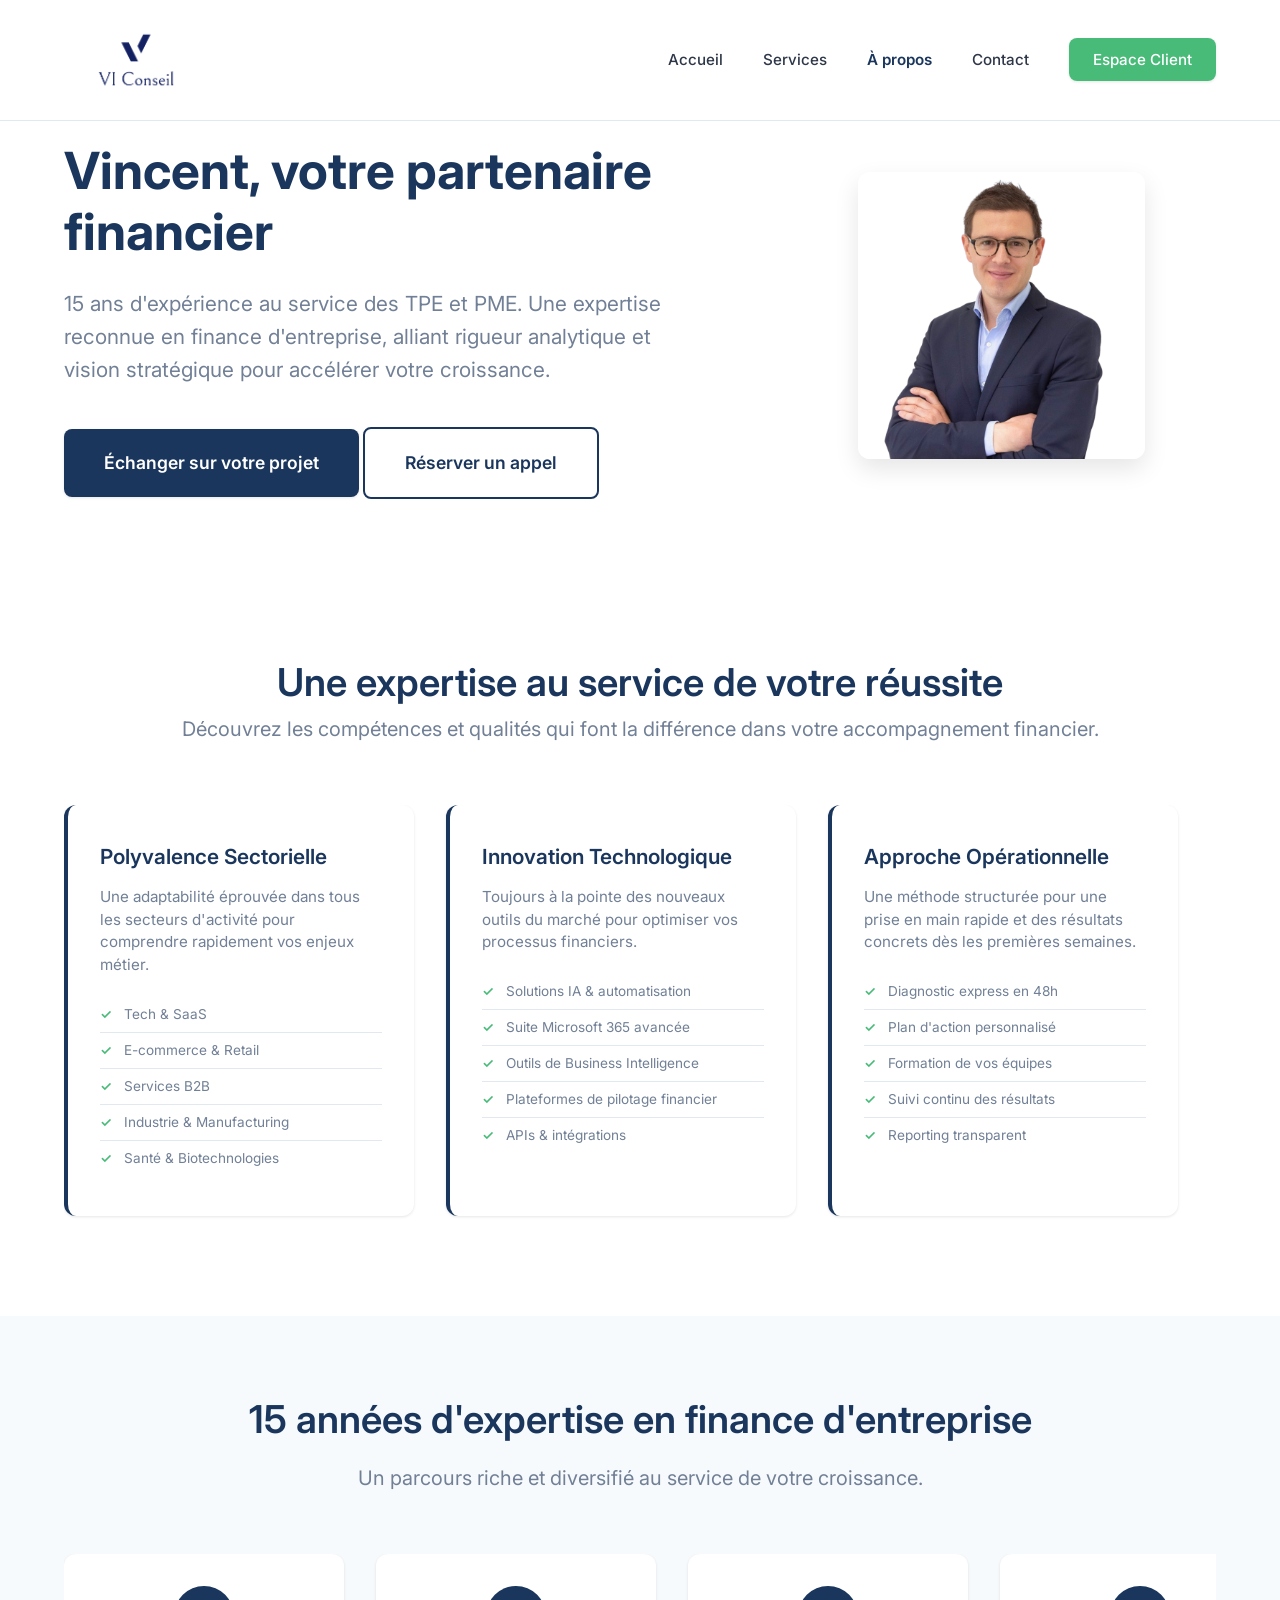
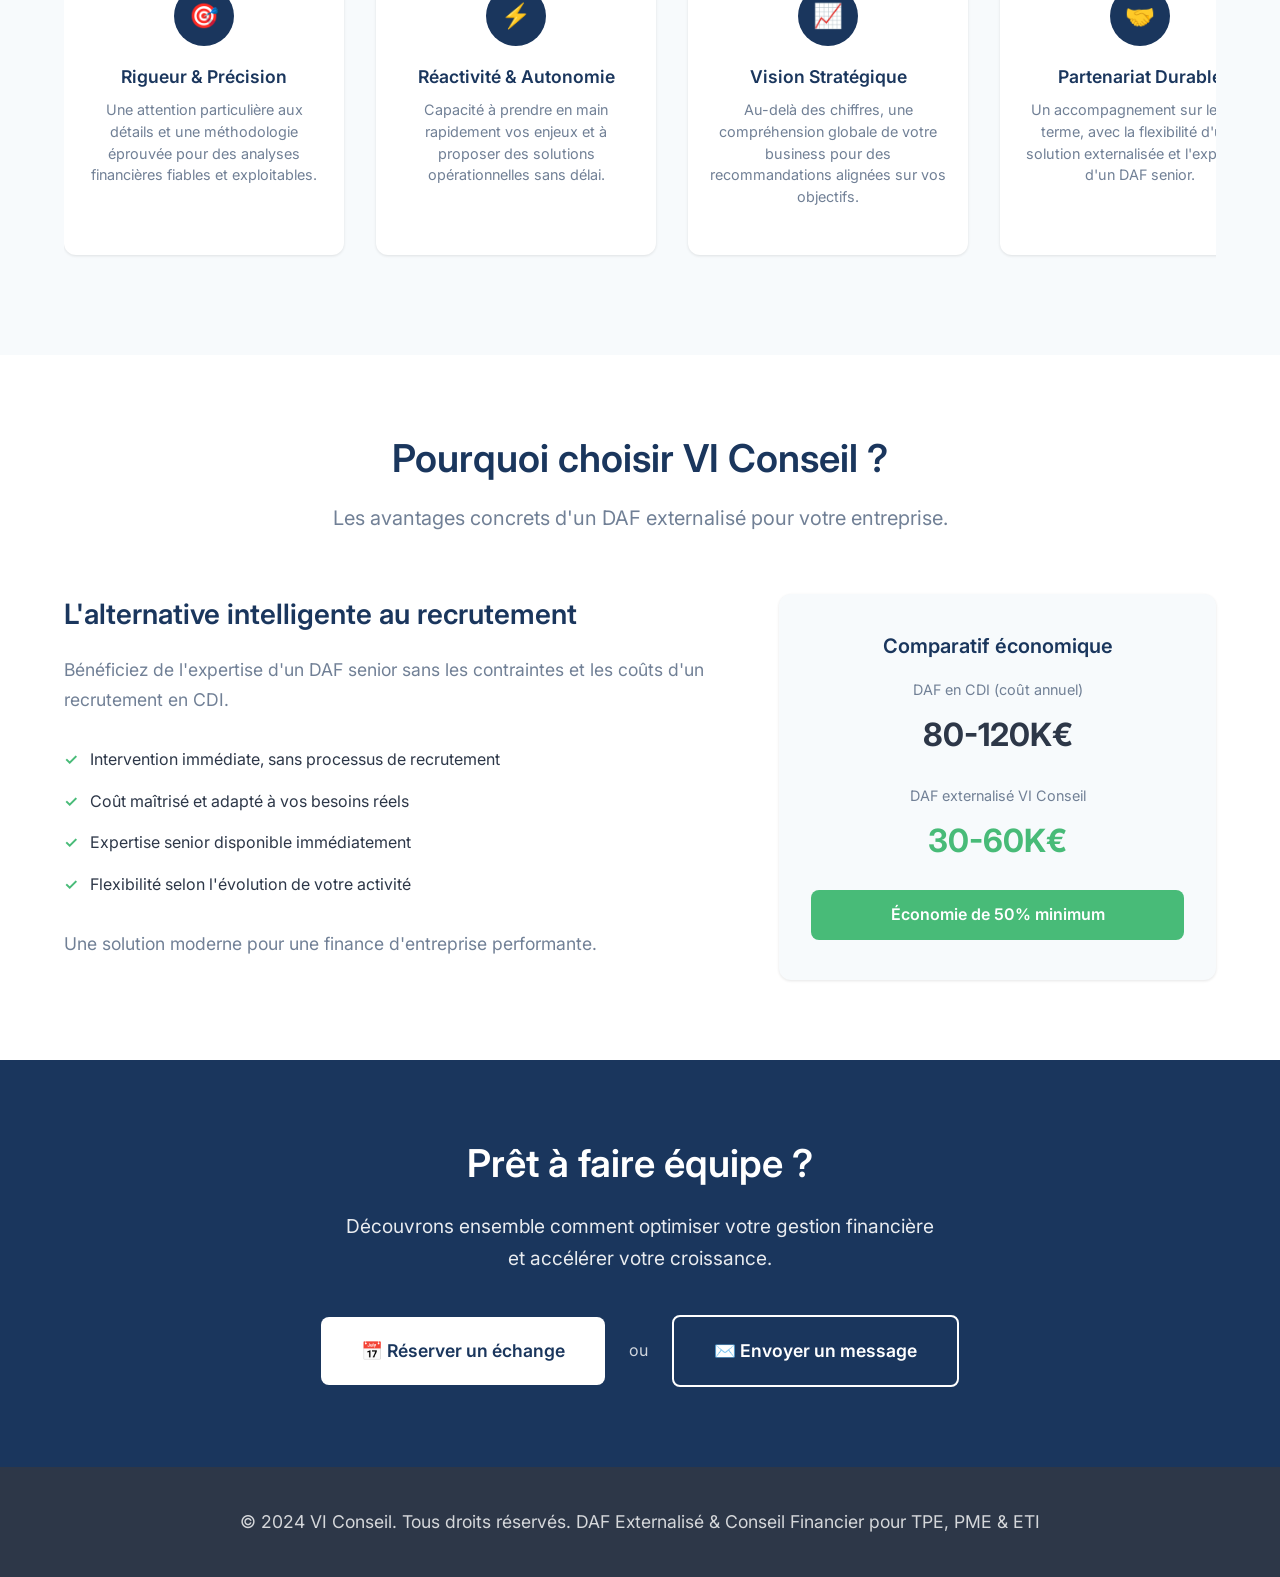
==== apropos.html @ 48f3dc6e "Update apropos.html" ====
<!DOCTYPE html>
<html lang="fr">
<head>
    <meta charset="UTF-8">
    <meta name="viewport" content="width=device-width, initial-scale=1.0">
    <title>VI Conseil - À propos de Vincent, DAF Externalisé</title>
    <meta name="description" content="Découvrez le parcours de Vincent, DAF externalisé avec 15 ans d'expérience. Expertise en finance d'entreprise, levée de fonds et contrôle de gestion.">
    <link rel="icon" type="image/png" href="favicon.png">
    <link rel="apple-touch-icon" href="favicon.png">
    <link rel="stylesheet" href="aneto-style.css">
    
    <!-- Google Tag Manager -->
    <script>(function(w,d,s,l,i){w[l]=w[l]||[];w[l].push({'gtm.start':
    new Date().getTime(),event:'gtm.js'});var f=d.getElementsByTagName(s)[0],
    j=d.createElement(s),dl=l!='dataLayer'?'&l='+l:'';j.async=true;j.src=
    'https://www.googletagmanager.com/gtm.js?id='+i+dl;f.parentNode.insertBefore(j,f);
    })(window,document,'script','dataLayer','GTM-MMFTSTSP');</script>
    <!-- End Google Tag Manager -->
    
    <!-- Person Schema -->
    <script type="application/ld+json">
    {
        "@context": "https://schema.org",
        "@type": "Person",
        "name": "Vincent Izquierdo",
        "jobTitle": "DAF Externalisé - Directeur Administratif et Financier",
        "description": "Expert en finance d'entreprise avec plus de 15 ans d'expérience. Spécialisé dans l'accompagnement des TPE/PME pour leur pilotage financier et levée de fonds.",
        "url": "https://www.viconseil.com/apropos.html",
        "image": "C:\Users\vizqu\OneDrive - VIconseil\CLAUDE Code\SITE WEB VI conseil",
        "worksFor": {
            "@type": "Organization",
            "name": "VI Conseil",
            "url": "https://www.viconseil.com"
        },
        "hasOccupation": {
            "@type": "Occupation",
            "name": "DAF Externalisé",
            "occupationLocation": {
                "@type": "Country",
                "name": "France"
            },
            "estimatedSalary": {
                "@type": "MonetaryAmountDistribution",
                "currency": "EUR",
                "duration": "P1Y",
                "percentile10": "30000",
                "percentile90": "60000"
            },
            "skills": [
                "Pilotage financier",
                "Levée de fonds",
                "Contrôle de gestion", 
                "Business plan",
                "Valorisation d'entreprise",
                "Due diligence",
                "Reporting financier",
                "Budgets prévisionnels",
                "Tableaux de bord",
                "Conformité réglementaire"
            ],
            "mainEntityOfPage": {
                "@type": "WebPage",
                "@id": "https://www.viconseil.com/apropos.html"
            }
        },
        "knowsAbout": [
            "Finance d'entreprise",
            "Gestion financière TPE/PME",
            "Levée de fonds", 
            "Contrôle de gestion",
            "Business intelligence",
            "Microsoft 365",
            "Power BI",
            "Automatisation financière"
        ],
        "alumniOf": {
            "@type": "EducationalOrganization",
            "name": "Formation supérieure en Finance"
        },
        "awards": [
            "15+ années d'expérience",
            "5+ entreprises accompagnées",
            "€5M+ de financements levés"
        ],
        "serviceArea": {
            "@type": "Country", 
            "name": "France"
        }
    }
    </script>
</head>
<body>
    <!-- Google Tag Manager (noscript) -->
    <noscript><iframe src="https://www.googletagmanager.com/ns.html?id=GTM-MMFTSTSP"
    height="0" width="0" style="display:none;visibility:hidden"></iframe></noscript>
    <!-- End Google Tag Manager (noscript) -->
    <!-- Header -->
    <header>
        <nav class="container">
            <a href="index.html" class="logo">
                <img src="LOGO/PNG Logo Files/Transparent Logo.png" alt="VI Conseil" style="height: 120px; width: auto;">
            </a>
            <ul class="nav-links">
                <li><a href="index.html">Accueil</a></li>
                <li><a href="services.html">Services</a></li>
                <li><a href="apropos.html" class="active">À propos</a></li>
                <li><a href="contact.html">Contact</a></li>
                <li><a href="client-login.html" class="client-login-btn">Espace Client</a></li>
            </ul>
            <button class="mobile-menu" onclick="toggleMobileMenu()">☰</button>
        </nav>
    </header>

    <!-- Hero Section -->
    <section class="hero" style="padding: 140px 0 80px;">
        <div class="container">
            <div class="hero-content">
                <div class="hero-text">
                    <h1>Vincent, votre partenaire financier</h1>
                    <p class="lead">15 ans d'expérience au service des TPE et PME. Une expertise reconnue en finance d'entreprise, alliant rigueur analytique et vision stratégique pour accélérer votre croissance.</p>
                    <div class="hero-buttons">
                        <a href="contact.html" class="btn btn-primary btn-large">
                            Échanger sur votre projet
                        </a>
                        <a href="https://calendly.com/viconseil" target="_blank" class="btn btn-outline btn-large">
                            Réserver un appel
                        </a>
                    </div>
                </div>
                <div class="hero-image">
                    <img src="vincent-photo.jpg" alt="Vincent - DAF externalisé VI Conseil" />
                </div>
            </div>
        </div>
    </section>

    <!-- Expertise Section -->
    <section class="section">
        <div class="container">
            <div class="text-center" style="margin-bottom: 60px;">
                <h2>Une expertise au service de votre réussite</h2>
                <p class="text-large">Découvrez les compétences et qualités qui font la différence dans votre accompagnement financier.</p>
            </div>

            <div class="services-grid">
                <div class="service-card">
                    <h3>Polyvalence Sectorielle</h3>
                    <p>Une adaptabilité éprouvée dans tous les secteurs d'activité pour comprendre rapidement vos enjeux métier.</p>
                    <ul class="service-list">
                        <li>Tech & SaaS</li>
                        <li>E-commerce & Retail</li>
                        <li>Services B2B</li>
                        <li>Industrie & Manufacturing</li>
                        <li>Santé & Biotechnologies</li>
                    </ul>
                </div>

                <div class="service-card">
                    <h3>Innovation Technologique</h3>
                    <p>Toujours à la pointe des nouveaux outils du marché pour optimiser vos processus financiers.</p>
                    <ul class="service-list">
                        <li>Solutions IA & automatisation</li>
                        <li>Suite Microsoft 365 avancée</li>
                        <li>Outils de Business Intelligence</li>
                        <li>Plateformes de pilotage financier</li>
                        <li>APIs & intégrations</li>
                    </ul>
                </div>

                <div class="service-card">
                    <h3>Approche Opérationnelle</h3>
                    <p>Une méthode structurée pour une prise en main rapide et des résultats concrets dès les premières semaines.</p>
                    <ul class="service-list">
                        <li>Diagnostic express en 48h</li>
                        <li>Plan d'action personnalisé</li>
                        <li>Formation de vos équipes</li>
                        <li>Suivi continu des résultats</li>
                        <li>Reporting transparent</li>
                    </ul>
                </div>
            </div>
        </div>
    </section>

    <!-- Experience Section -->
    <section class="section values-section">
        <div class="container">
            <div class="text-center">
                <h2>15 années d'expertise en finance d'entreprise</h2>
                <p class="text-large">Un parcours riche et diversifié au service de votre croissance.</p>
            </div>

            <div class="values-grid">
                <div class="value-card">
                    <div class="value-icon">🎯</div>
                    <h3>Rigueur & Précision</h3>
                    <p>Une attention particulière aux détails et une méthodologie éprouvée pour des analyses financières fiables et exploitables.</p>
                </div>

                <div class="value-card">
                    <div class="value-icon">⚡</div>
                    <h3>Réactivité & Autonomie</h3>
                    <p>Capacité à prendre en main rapidement vos enjeux et à proposer des solutions opérationnelles sans délai.</p>
                </div>

                <div class="value-card">
                    <div class="value-icon">📈</div>
                    <h3>Vision Stratégique</h3>
                    <p>Au-delà des chiffres, une compréhension globale de votre business pour des recommandations alignées sur vos objectifs.</p>
                </div>

                <div class="value-card">
                    <div class="value-icon">🤝</div>
                    <h3>Partenariat Durable</h3>
                    <p>Un accompagnement sur le long terme, avec la flexibilité d'une solution externalisée et l'expertise d'un DAF senior.</p>
                </div>
            </div>
        </div>
    </section>

    <!-- Why Choose Section -->
    <section class="section">
        <div class="container">
            <div class="text-center" style="margin-bottom: 60px;">
                <h2>Pourquoi choisir VI Conseil ?</h2>
                <p class="text-large">Les avantages concrets d'un DAF externalisé pour votre entreprise.</p>
            </div>

            <div class="hero-content" style="gap: 60px;">
                <div>
                    <h3 style="color: var(--primary-color); margin-bottom: 24px;">L'alternative intelligente au recrutement</h3>
                    <p style="margin-bottom: 20px;">Bénéficiez de l'expertise d'un DAF senior sans les contraintes et les coûts d'un recrutement en CDI.</p>
                    
                    <div style="margin: 32px 0;">
                        <div style="display: flex; align-items: center; margin-bottom: 16px;">
                            <span style="color: var(--accent-color); font-weight: 600; margin-right: 12px;">✓</span>
                            <span>Intervention immédiate, sans processus de recrutement</span>
                        </div>
                        <div style="display: flex; align-items: center; margin-bottom: 16px;">
                            <span style="color: var(--accent-color); font-weight: 600; margin-right: 12px;">✓</span>
                            <span>Coût maîtrisé et adapté à vos besoins réels</span>
                        </div>
                        <div style="display: flex; align-items: center; margin-bottom: 16px;">
                            <span style="color: var(--accent-color); font-weight: 600; margin-right: 12px;">✓</span>
                            <span>Expertise senior disponible immédiatement</span>
                        </div>
                        <div style="display: flex; align-items: center; margin-bottom: 16px;">
                            <span style="color: var(--accent-color); font-weight: 600; margin-right: 12px;">✓</span>
                            <span>Flexibilité selon l'évolution de votre activité</span>
                        </div>
                    </div>

                    <p style="color: var(--text-secondary);">Une solution moderne pour une finance d'entreprise performante.</p>
                </div>
                <div style="text-align: center;">
                    <div style="background: var(--background-light); padding: 40px 32px; border-radius: 12px; box-shadow: var(--shadow-sm);">
                        <h4 style="color: var(--primary-color); margin-bottom: 20px;">Comparatif économique</h4>
                        <div style="margin-bottom: 24px;">
                            <div style="font-size: 0.9rem; color: var(--text-secondary); margin-bottom: 8px;">DAF en CDI (coût annuel)</div>
                            <div style="font-size: 2rem; font-weight: 700; color: var(--text-primary);">80-120K€</div>
                        </div>
                        <div style="margin-bottom: 24px;">
                            <div style="font-size: 0.9rem; color: var(--text-secondary); margin-bottom: 8px;">DAF externalisé VI Conseil</div>
                            <div style="font-size: 2rem; font-weight: 700; color: var(--accent-color);">30-60K€</div>
                        </div>
                        <div style="background: var(--accent-color); color: white; padding: 12px; border-radius: 8px; font-weight: 600;">
                            Économie de 50% minimum
                        </div>
                    </div>
                </div>
            </div>
        </div>
    </section>

    <!-- CTA Section -->
    <section class="section cta-section">
        <div class="container">
            <h2>Prêt à faire équipe ?</h2>
            <p>Découvrons ensemble comment optimiser votre gestion financière et accélérer votre croissance.</p>
            
            <div class="cta-buttons">
                <a href="https://calendly.com/viconseil" target="_blank" class="btn btn-white btn-large">
                    📅 Réserver un échange
                </a>
                <span style="color: rgba(255,255,255,0.8);">ou</span>
                <a href="contact.html" class="btn btn-outline btn-large" style="border-color: white; color: white;">
                    ✉️ Envoyer un message
                </a>
            </div>
        </div>
    </section>

    <!-- Footer -->
    <footer>
        <div class="container">
            <p>&copy; 2024 VI Conseil. Tous droits réservés. DAF Externalisé & Conseil Financier pour TPE, PME & ETI</p>
        </div>
    </footer>

    <!-- Scripts -->
    <script src="../environment-banner.js"></script>
    <script>
        // Mobile menu toggle
        function toggleMobileMenu() {
            const navLinks = document.querySelector('.nav-links');
            navLinks.classList.toggle('active');
        }

        // Simple fade-in animation on scroll
        const observerOptions = {
            threshold: 0.1,
            rootMargin: '0px 0px -50px 0px'
        };

        const observer = new IntersectionObserver((entries) => {
            entries.forEach(entry => {
                if (entry.isIntersecting) {
                    entry.target.classList.add('fade-in-up');
                }
            });
        }, observerOptions);

        // Observe elements for animation
        document.addEventListener('DOMContentLoaded', () => {
            const elementsToAnimate = document.querySelectorAll('.service-card, .value-card');
            elementsToAnimate.forEach(el => observer.observe(el));
        });
    </script>
</body>
</html>
---- aneto-style.css ----
/* VI CONSEIL - STYLE ANETO INSPIRED
   Design épuré, moderne et professionnel */

/* ========== IMPORTS ========== */
@import url('https://fonts.googleapis.com/css2?family=Inter:wght@300;400;500;600;700;800&display=swap');

/* ========== RESET & BASE ========== */
* {
    margin: 0;
    padding: 0;
    box-sizing: border-box;
}

html {
    scroll-behavior: smooth;
    font-size: 16px;
}

body {
    font-family: 'Inter', -apple-system, BlinkMacSystemFont, 'Segoe UI', sans-serif;
    line-height: 1.6;
    color: #2d3748;
    background-color: #ffffff;
    overflow-x: hidden;
    font-weight: 400;
    -webkit-font-smoothing: antialiased;
    -moz-osx-font-smoothing: grayscale;
}

/* ========== VARIABLES ========== */
:root {
    --primary-color: #1a365d;
    --secondary-color: #2d3748;
    --accent-color: #48bb78;
    --text-primary: #2d3748;
    --text-secondary: #718096;
    --text-light: #a0aec0;
    --background: #ffffff;
    --background-light: #f7fafc;
    --border-color: #e2e8f0;
    --shadow-sm: 0 1px 3px rgba(0, 0, 0, 0.1);
    --shadow-md: 0 4px 6px rgba(0, 0, 0, 0.1);
    --shadow-lg: 0 10px 25px rgba(0, 0, 0, 0.1);
    --border-radius: 8px;
    --border-radius-lg: 12px;
    --transition: all 0.3s ease;
}

/* ========== LAYOUT ========== */
.container {
    max-width: 1200px;
    margin: 0 auto;
    padding: 0 24px;
}

.section {
    padding: 80px 0;
}

.section-sm {
    padding: 60px 0;
}

.section-lg {
    padding: 120px 0;
}

/* ========== TYPOGRAPHY ========== */
h1, h2, h3, h4, h5, h6 {
    color: var(--primary-color);
    font-weight: 600;
    line-height: 1.2;
    margin-bottom: 16px;
}

h1 {
    font-size: clamp(2.5rem, 4vw, 3.5rem);
    font-weight: 700;
    margin-bottom: 24px;
}

h2 {
    font-size: clamp(2rem, 3vw, 2.5rem);
    font-weight: 600;
    margin-bottom: 20px;
}

h3 {
    font-size: clamp(1.5rem, 2.5vw, 1.75rem);
    font-weight: 600;
}

h4 {
    font-size: 1.25rem;
    font-weight: 600;
}

p {
    color: var(--text-secondary);
    line-height: 1.7;
    margin-bottom: 16px;
    font-size: 1.1rem;
}

.text-large {
    font-size: 1.25rem;
    line-height: 1.6;
}

.text-center {
    text-align: center;
}

.text-primary {
    color: var(--primary-color);
}

.text-accent {
    color: var(--accent-color);
}

/* ========== HEADER ========== */
header {
    position: fixed;
    top: 0;
    left: 0;
    right: 0;
    background: rgba(255, 255, 255, 0.95);
    backdrop-filter: blur(10px);
    border-bottom: 1px solid var(--border-color);
    z-index: 1000;
    transition: var(--transition);
}

nav {
    display: flex;
    justify-content: space-between;
    align-items: center;
    padding: 20px 0;
}

.logo {
    font-size: 1.75rem;
    font-weight: 700;
    color: var(--primary-color);
    text-decoration: none;
    display: flex;
    align-items: center;
    gap: 12px;
}

.logo-icon {
    background: var(--primary-color);
    color: white;
    padding: 8px 12px;
    border-radius: var(--border-radius);
    font-size: 1rem;
    font-weight: 700;
}

.nav-links {
    display: flex;
    list-style: none;
    gap: 40px;
    align-items: center;
}

.nav-links a {
    color: var(--text-primary);
    text-decoration: none;
    font-weight: 500;
    font-size: 0.95rem;
    transition: var(--transition);
    position: relative;
}

.nav-links a:hover {
    color: var(--primary-color);
}

.nav-links a.active {
    color: var(--primary-color);
    font-weight: 600;
}

.client-login-btn {
    background: var(--accent-color);
    color: white !important;
    padding: 12px 24px;
    border-radius: var(--border-radius);
    font-weight: 600;
    text-decoration: none;
    transition: var(--transition);
    box-shadow: var(--shadow-sm);
}

.client-login-btn:hover {
    background: #38a169;
    transform: translateY(-2px);
    box-shadow: var(--shadow-md);
}

/* ========== HERO SECTION ========== */
.hero {
    padding: 140px 0 100px;
    background: var(--background);
}

.hero-content {
    display: grid;
    grid-template-columns: 1.2fr 0.8fr;
    gap: 80px;
    align-items: center;
}

.hero-text h1 {
    color: var(--primary-color);
    margin-bottom: 24px;
}

.hero-text .lead {
    font-size: 1.3rem;
    color: var(--text-secondary);
    line-height: 1.6;
    margin-bottom: 40px;
    font-weight: 400;
}

.hero-stats {
    display: flex;
    gap: 40px;
    margin-bottom: 40px;
}

.stat {
    text-align: left;
}

.stat-number {
    font-size: 2rem;
    font-weight: 700;
    color: var(--primary-color);
    display: block;
    line-height: 1;
}

.stat-label {
    font-size: 0.9rem;
    color: var(--text-light);
    text-transform: uppercase;
    letter-spacing: 0.5px;
    margin-top: 4px;
}

.hero-image {
    text-align: center;
}

.hero-image img {
    max-width: 67%;
    height: auto;
    border-radius: var(--border-radius-lg);
    box-shadow: var(--shadow-lg);
}

/* ========== BUTTONS ========== */
.btn {
    display: inline-block;
    padding: 16px 32px;
    font-size: 1rem;
    font-weight: 600;
    text-decoration: none;
    border-radius: var(--border-radius);
    transition: var(--transition);
    border: none;
    cursor: pointer;
}

.btn-primary {
    background: var(--primary-color);
    color: white;
    box-shadow: var(--shadow-sm);
}

.btn-primary:hover {
    background: #2c5282;
    transform: translateY(-2px);
    box-shadow: var(--shadow-md);
}

.btn-outline {
    background: transparent;
    color: var(--primary-color);
    border: 2px solid var(--primary-color);
}

.btn-outline:hover {
    background: var(--primary-color);
    color: white;
}

.btn-large {
    padding: 20px 40px;
    font-size: 1.1rem;
}

/* ========== SECTIONS ========== */
.values-section {
    background: var(--background-light);
}

.values-grid {
    display: flex;
    overflow-x: auto;
    scroll-snap-type: x mandatory;
    gap: 32px;
    margin-top: 60px;
    padding-bottom: 20px;
    -webkit-overflow-scrolling: touch;
    scrollbar-width: thin;
    scrollbar-color: var(--primary-color) #f1f1f1;
}

.value-card {
    text-align: center;
    padding: 32px 20px;
    background: white;
    border-radius: var(--border-radius-lg);
    box-shadow: var(--shadow-sm);
    transition: var(--transition);
    min-width: 280px;
    flex: 0 0 280px;
    scroll-snap-align: start;
}

.value-card:hover {
    transform: translateY(-4px);
    box-shadow: var(--shadow-md);
}

.value-icon {
    width: 60px;
    height: 60px;
    background: var(--primary-color);
    color: white;
    border-radius: 50%;
    display: flex;
    align-items: center;
    justify-content: center;
    font-size: 1.5rem;
    margin: 0 auto 20px;
}

.value-card h3 {
    color: var(--primary-color);
    margin-bottom: 12px;
    font-size: 1.1rem;
    font-weight: 600;
}

.value-card p {
    color: var(--text-secondary);
    line-height: 1.5;
    font-size: 0.9rem;
}

/* Styles pour la barre de défilement des values */
.values-grid::-webkit-scrollbar {
    height: 12px;
}

.values-grid::-webkit-scrollbar-track {
    background: #f1f1f1;
    border-radius: 4px;
}

.values-grid::-webkit-scrollbar-thumb {
    background-color: var(--primary-color);
    border-radius: 4px;
    transition: background-color 0.3s ease;
}

.values-grid::-webkit-scrollbar-thumb:hover {
    background-color: #2563eb;
}

/* ========== SERVICES SECTION ========== */
/* Réduction des marges pour la section services */
.section:has(.services-grid) .text-center h2 {
    margin-bottom: 8px;
}

.section:has(.services-grid) .text-center .text-large {
    margin-bottom: 8px;
}

.services-grid {
    display: flex;
    overflow-x: auto;
    scroll-snap-type: x mandatory;
    gap: 32px;
    margin-top: 24px;
    padding-bottom: 20px;
    -webkit-overflow-scrolling: touch;
    scrollbar-width: thin;
    scrollbar-color: var(--primary-color) #f1f1f1;
}

.service-card {
    background: white;
    padding: 40px 32px;
    border-radius: var(--border-radius-lg);
    box-shadow: var(--shadow-sm);
    transition: var(--transition);
    border-left: 4px solid var(--primary-color);
    display: flex;
    flex-direction: column;
    min-width: 350px;
    flex: 0 0 350px;
    scroll-snap-align: start;
}

.service-card:hover {
    transform: translateY(-4px);
    box-shadow: var(--shadow-md);
}

.service-card h3 {
    color: var(--primary-color);
    margin-bottom: 16px;
    font-size: 1.3rem;
    font-weight: 600;
}

.service-card p {
    color: var(--text-secondary);
    margin-bottom: 20px;
    font-size: 0.95rem;
    line-height: 1.5;
}

/* Styles pour la barre de défilement des services */
.services-grid::-webkit-scrollbar {
    height: 12px;
}

.services-grid::-webkit-scrollbar-track {
    background: #f1f1f1;
    border-radius: 4px;
}

.services-grid::-webkit-scrollbar-thumb {
    background-color: var(--primary-color);
    border-radius: 4px;
    transition: background-color 0.3s ease;
}

.services-grid::-webkit-scrollbar-thumb:hover {
    background-color: #2563eb;
}

.service-list {
    list-style: none;
}

.service-list li {
    color: var(--text-secondary);
    padding: 8px 0;
    border-bottom: 1px solid var(--border-color);
    position: relative;
    padding-left: 24px;
    font-size: 0.85rem;
    line-height: 1.4;
}

.service-list li:last-child {
    border-bottom: none;
}

.service-list li::before {
    content: '✓';
    position: absolute;
    left: 0;
    color: var(--accent-color);
    font-weight: 600;
}

/* ========== TESTIMONIAL ========== */
.testimonial {
    background: var(--background-light);
    text-align: center;
}

.testimonial-content {
    max-width: 800px;
    margin: 0 auto;
}

.testimonial-quote {
    font-size: 1.2rem;
    font-style: italic;
    color: var(--text-primary);
    line-height: 1.6;
    margin-bottom: 32px;
    font-weight: 400;
}

.testimonial-author {
    color: var(--text-secondary);
    font-weight: 600;
}

/* ========== CTA SECTION ========== */
.cta-section {
    background: var(--primary-color);
    color: white;
    text-align: center;
}

.cta-section h2 {
    color: white;
    margin-bottom: 24px;
}

.cta-section p {
    color: rgba(255, 255, 255, 0.9);
    font-size: 1.2rem;
    margin-bottom: 40px;
    max-width: 600px;
    margin-left: auto;
    margin-right: auto;
}

.cta-buttons {
    display: flex;
    gap: 24px;
    justify-content: center;
    align-items: center;
    flex-wrap: wrap;
}

.btn-white {
    background: white;
    color: var(--primary-color);
}

.btn-white:hover {
    background: var(--background-light);
    transform: translateY(-2px);
}

/* ========== FOOTER ========== */
footer {
    background: var(--text-primary);
    color: white;
    text-align: center;
    padding: 40px 0;
}

footer p {
    color: rgba(255, 255, 255, 0.8);
    margin: 0;
}

/* ========== MOBILE RESPONSIVENESS ========== */
.mobile-menu {
    display: none;
    background: none;
    border: none;
    font-size: 1.5rem;
    color: var(--primary-color);
    cursor: pointer;
}


@media (max-width: 768px) {
    .container {
        padding: 0 20px;
    }
    
    .nav-links {
        display: none;
        position: absolute;
        top: 100%;
        left: 0;
        right: 0;
        background: white;
        flex-direction: column;
        padding: 20px;
        gap: 20px;
        box-shadow: var(--shadow-lg);
        border-top: 1px solid var(--border-color);
    }
    
    .nav-links.active {
        display: flex;
    }
    
    .mobile-menu {
        display: block;
    }
    
    .hero {
        padding: 120px 0 80px;
    }
    
    .hero-content {
        grid-template-columns: 1fr;
        gap: 40px;
        text-align: center;
    }
    
    .hero-stats {
        justify-content: center;
        gap: 32px;
    }
    
    .service-card {
        min-width: 280px;
        flex: 0 0 280px;
    }
    
    .value-card {
        min-width: 240px;
        flex: 0 0 240px;
        padding: 24px 16px;
    }
    
    .value-card h3 {
        font-size: 1rem;
    }
    
    .value-card p {
        font-size: 0.85rem;
    }
    
    .cta-buttons {
        flex-direction: column;
        gap: 16px;
    }
    
    .section {
        padding: 60px 0;
    }
}

@media (max-width: 480px) {
    .hero-stats {
        flex-direction: column;
        gap: 24px;
        text-align: center;
    }
    
    .btn {
        padding: 14px 24px;
        font-size: 0.95rem;
    }
}

/* ========== ANIMATIONS ========== */
@keyframes fadeInUp {
    from {
        opacity: 0;
        transform: translateY(30px);
    }
    to {
        opacity: 1;
        transform: translateY(0);
    }
}

.fade-in-up {
    animation: fadeInUp 0.6s ease-out;
}

/* Smooth transitions pour toutes les interactions */
* {
    transition: background-color 0.3s ease, color 0.3s ease, transform 0.3s ease;
}

/* ========== UTILITIES ========== */
.mb-0 { margin-bottom: 0; }
.mb-1 { margin-bottom: 16px; }
.mb-2 { margin-bottom: 32px; }
.mb-3 { margin-bottom: 48px; }

.mt-0 { margin-top: 0; }
.mt-1 { margin-top: 16px; }
.mt-2 { margin-top: 32px; }
.mt-3 { margin-top: 48px; }
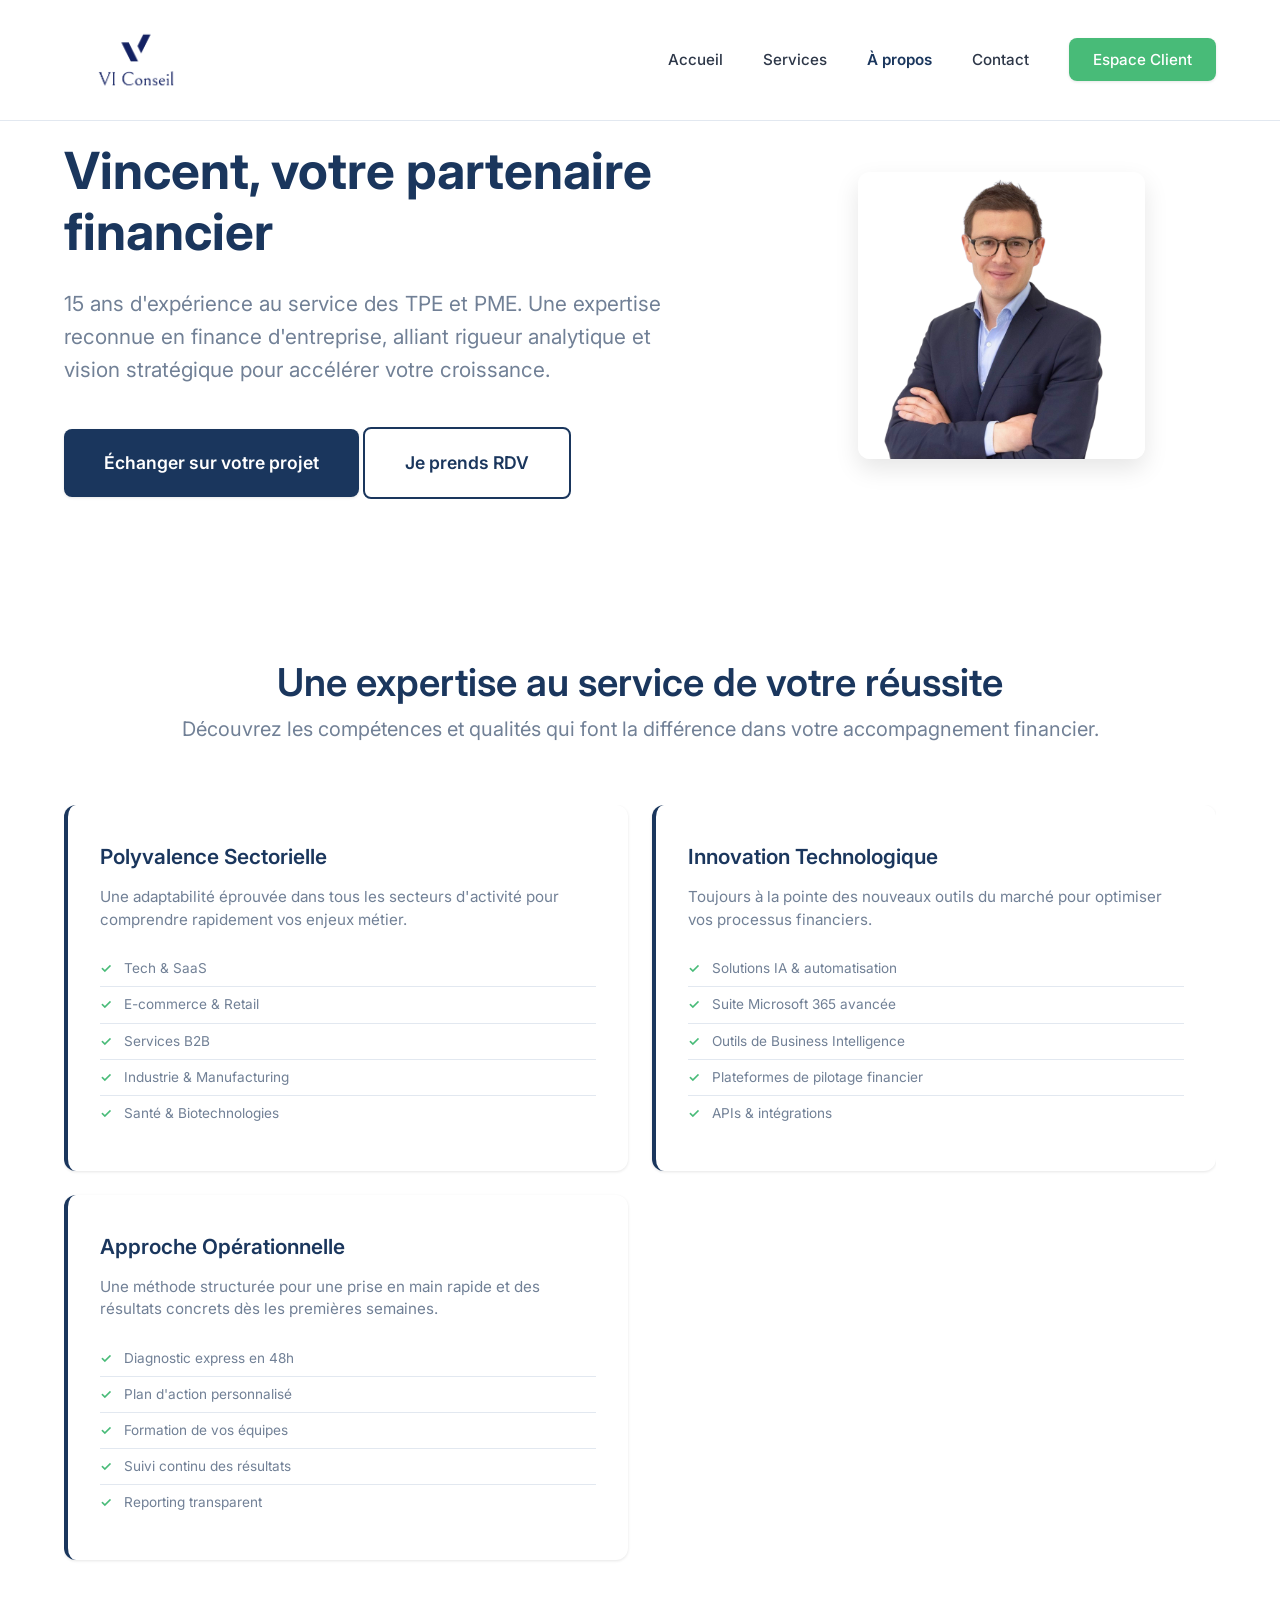
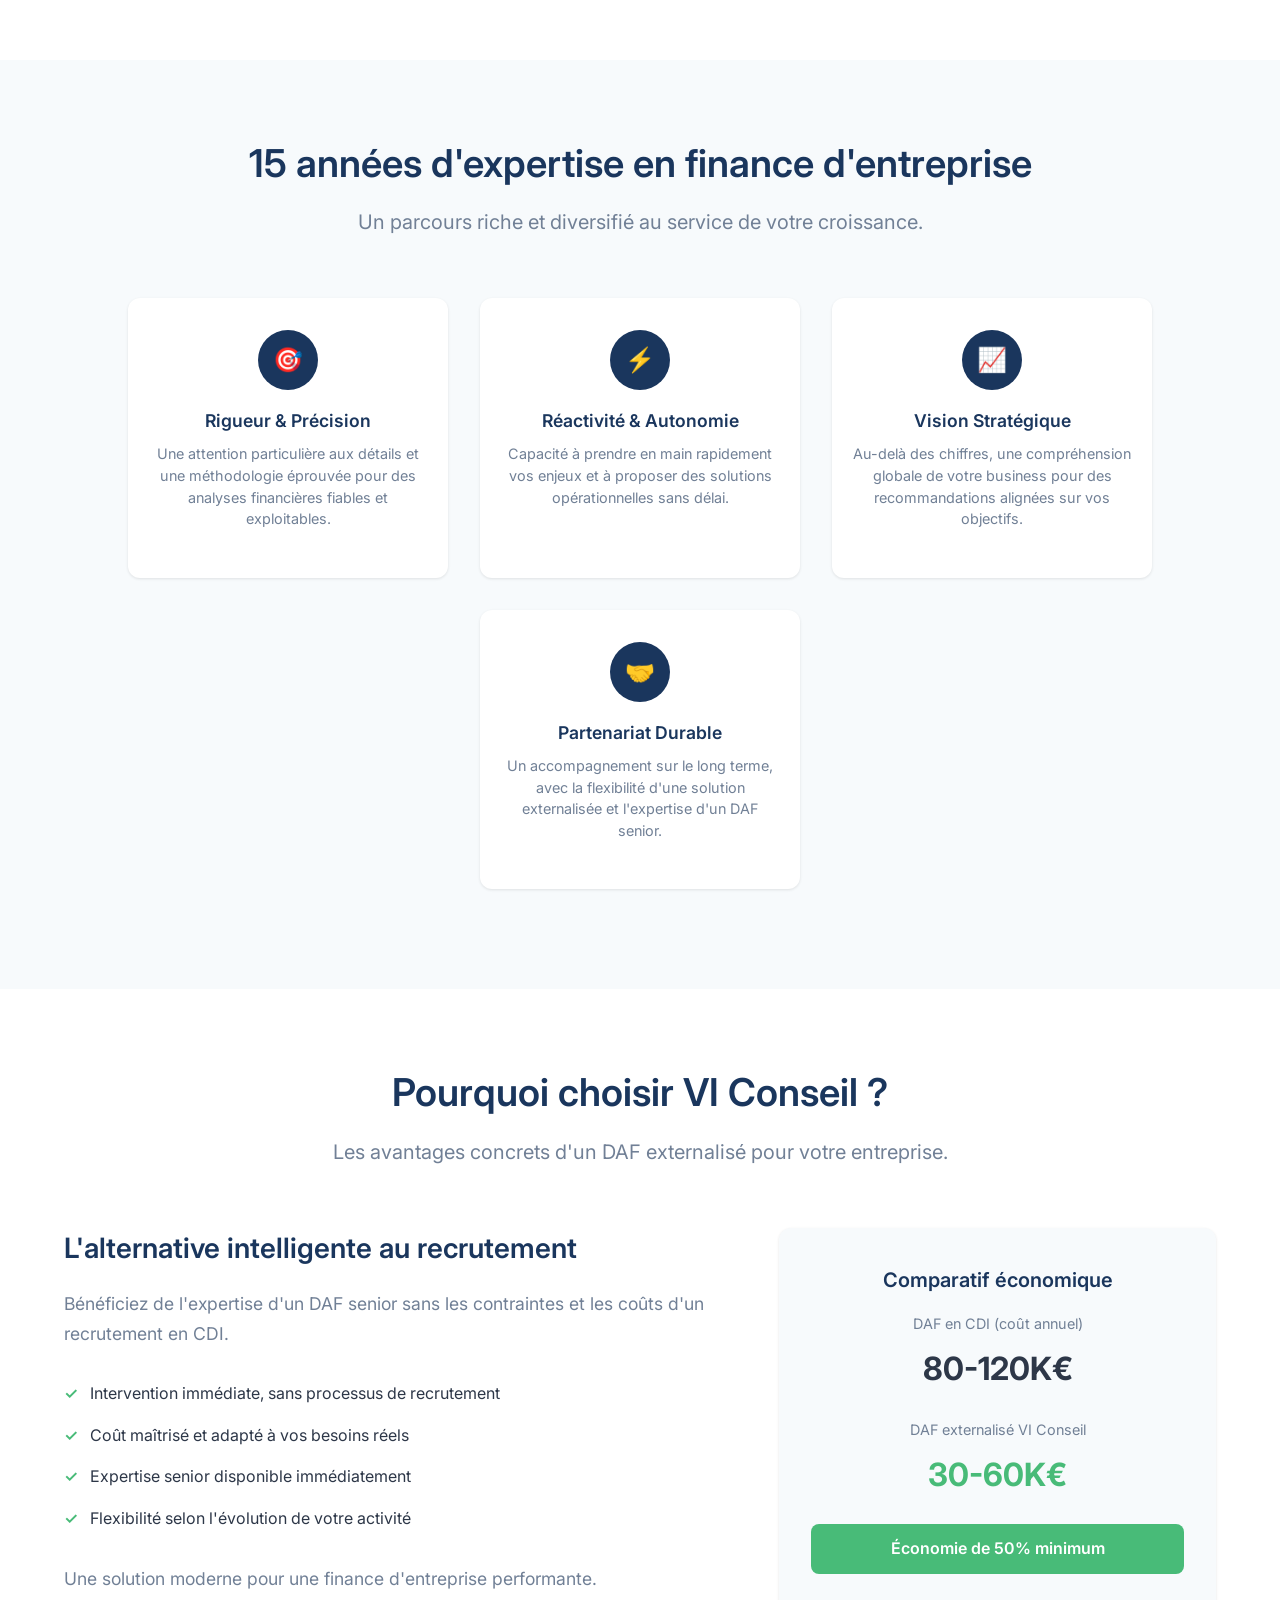
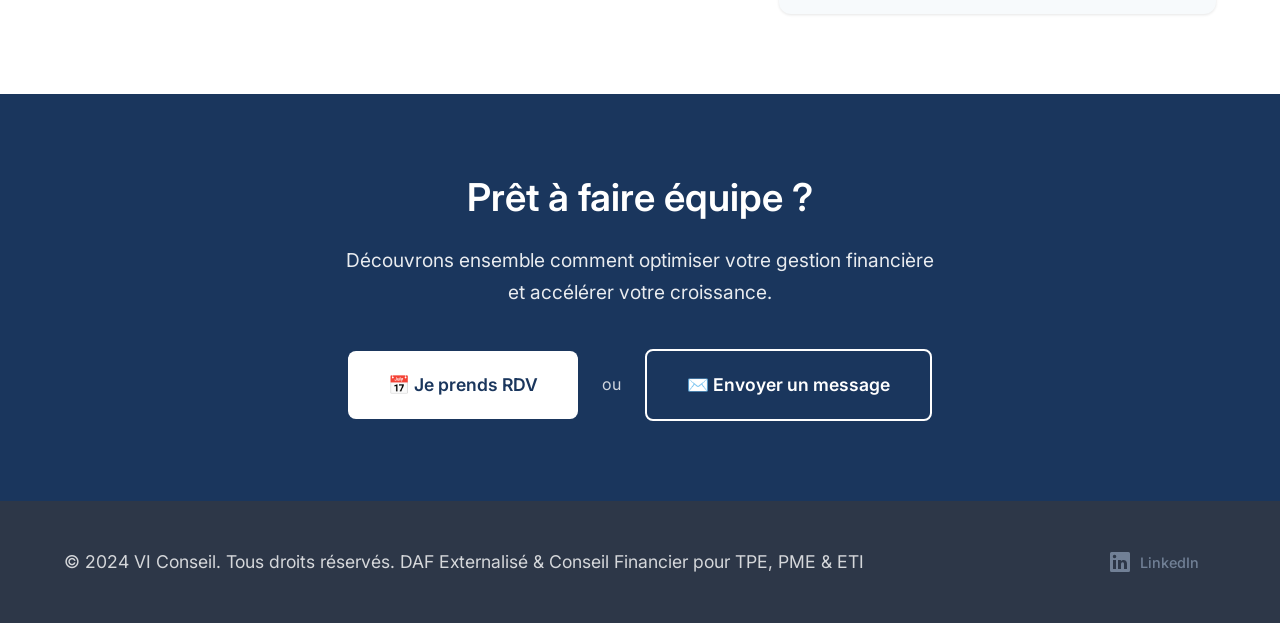
==== commit 85dc2435: "améliorations" ====
--- a/apropos.html
+++ b/apropos.html
@@ -26,7 +26,7 @@
         "jobTitle": "DAF Externalisé - Directeur Administratif et Financier",
         "description": "Expert en finance d'entreprise avec plus de 15 ans d'expérience. Spécialisé dans l'accompagnement des TPE/PME pour leur pilotage financier et levée de fonds.",
         "url": "https://www.viconseil.com/apropos.html",
-        "image": "C:\Users\vizqu\OneDrive - VIconseil\CLAUDE Code\SITE WEB VI conseil",
+        "image": "https://www.viconseil.com/vincent-photo.jpg",
         "worksFor": {
             "@type": "Organization",
             "name": "VI Conseil",
@@ -123,7 +123,7 @@
                             Échanger sur votre projet
                         </a>
                         <a href="https://calendly.com/viconseil" target="_blank" class="btn btn-outline btn-large">
-                            Réserver un appel
+                            Je prends RDV
                         </a>
                     </div>
                 </div>
@@ -280,7 +280,7 @@
             
             <div class="cta-buttons">
                 <a href="https://calendly.com/viconseil" target="_blank" class="btn btn-white btn-large">
-                    📅 Réserver un échange
+                    📅 Je prends RDV
                 </a>
                 <span style="color: rgba(255,255,255,0.8);">ou</span>
                 <a href="contact.html" class="btn btn-outline btn-large" style="border-color: white; color: white;">
@@ -293,7 +293,17 @@
     <!-- Footer -->
     <footer>
         <div class="container">
-            <p>&copy; 2024 VI Conseil. Tous droits réservés. DAF Externalisé & Conseil Financier pour TPE, PME & ETI</p>
+            <div class="footer-content">
+                <p>&copy; 2024 VI Conseil. Tous droits réservés. DAF Externalisé & Conseil Financier pour TPE, PME & ETI</p>
+                <div class="social-links">
+                    <a href="https://linkedin.com/in/vincent-izquierdo" target="_blank" class="linkedin-link" title="Vincent Izquierdo sur LinkedIn">
+                        <svg width="24" height="24" viewBox="0 0 24 24" fill="currentColor">
+                            <path d="M20.5 2h-17A1.5 1.5 0 002 3.5v17A1.5 1.5 0 003.5 22h17a1.5 1.5 0 001.5-1.5v-17A1.5 1.5 0 0020.5 2zM8 19H5v-9h3zM6.5 8.25A1.75 1.75 0 118.3 6.5a1.78 1.78 0 01-1.8 1.75zM19 19h-3v-4.74c0-1.42-.6-1.93-1.38-1.93A1.74 1.74 0 0013 14.19a.66.66 0 000 .14V19h-3v-9h2.9v1.3a3.11 3.11 0 012.7-1.4c1.55 0 3.36.86 3.36 3.66z"/>
+                        </svg>
+                        LinkedIn
+                    </a>
+                </div>
+            </div>
         </div>
     </footer>
 
--- a/aneto-style.css
+++ b/aneto-style.css
@@ -311,14 +311,11 @@
 
 .values-grid {
     display: flex;
-    overflow-x: auto;
-    scroll-snap-type: x mandatory;
+    justify-content: center;
     gap: 32px;
     margin-top: 60px;
     padding-bottom: 20px;
-    -webkit-overflow-scrolling: touch;
-    scrollbar-width: thin;
-    scrollbar-color: var(--primary-color) #f1f1f1;
+    flex-wrap: wrap;
 }
 
 .value-card {
@@ -329,8 +326,8 @@
     box-shadow: var(--shadow-sm);
     transition: var(--transition);
     min-width: 280px;
-    flex: 0 0 280px;
-    scroll-snap-align: start;
+    max-width: 320px;
+    flex: 1;
 }
 
 .value-card:hover {
@@ -687,4 +684,268 @@
 .mt-0 { margin-top: 0; }
 .mt-1 { margin-top: 16px; }
 .mt-2 { margin-top: 32px; }
-.mt-3 { margin-top: 48px; }+.mt-3 { margin-top: 48px; }
+
+/* ========== TECHNOLOGIES SECTION ========== */
+.technologies-section {
+    background: var(--background-light);
+    border-top: 1px solid var(--border-color);
+}
+
+.technologies-grid {
+    display: grid;
+    grid-template-columns: repeat(auto-fit, minmax(280px, 1fr));
+    gap: 40px;
+    margin-top: 60px;
+}
+
+.tech-category {
+    text-align: center;
+}
+
+.tech-category h4 {
+    color: var(--text-primary);
+    font-size: 1.1rem;
+    font-weight: 600;
+    margin-bottom: 24px;
+    padding-bottom: 8px;
+    border-bottom: 2px solid var(--accent-color);
+    display: inline-block;
+}
+
+.tech-logos {
+    display: flex;
+    justify-content: center;
+    align-items: center;
+    gap: 24px;
+    flex-wrap: wrap;
+}
+
+.tech-logo {
+    width: 80px;
+    height: 80px;
+    background: white;
+    border-radius: var(--border-radius-lg);
+    display: flex;
+    align-items: center;
+    justify-content: center;
+    box-shadow: var(--shadow-sm);
+    transition: var(--transition);
+    cursor: pointer;
+    padding: 12px;
+}
+
+.tech-logo:hover {
+    transform: translateY(-4px);
+    box-shadow: var(--shadow-lg);
+}
+
+.tech-logo img {
+    max-width: 100%;
+    max-height: 100%;
+    object-fit: contain;
+    filter: grayscale(20%) opacity(0.85);
+    transition: var(--transition);
+}
+
+.tech-logo:hover img {
+    filter: grayscale(0%) opacity(1);
+    transform: scale(1.05);
+}
+
+/* Technologies responsive */
+@media (max-width: 768px) {
+    .technologies-grid {
+        grid-template-columns: repeat(auto-fit, minmax(250px, 1fr));
+        gap: 32px;
+        margin-top: 40px;
+    }
+    
+    .tech-logos {
+        gap: 16px;
+    }
+    
+    .tech-logo {
+        width: 64px;
+        height: 64px;
+        padding: 8px;
+    }
+}
+
+/* ========== SLIDER SYSTEM ========== */
+.slider-container {
+    position: relative;
+    display: flex;
+    align-items: center;
+    margin-top: 60px;
+}
+
+.slider-arrow {
+    position: absolute;
+    top: 50%;
+    transform: translateY(-50%);
+    background: white;
+    border: 2px solid var(--primary-color);
+    color: var(--primary-color);
+    border-radius: 50%;
+    width: 50px;
+    height: 50px;
+    font-size: 1.2rem;
+    cursor: pointer;
+    z-index: 10;
+    transition: var(--transition);
+    display: flex;
+    align-items: center;
+    justify-content: center;
+    box-shadow: var(--shadow-md);
+}
+
+.slider-arrow:hover {
+    background: var(--primary-color);
+    color: white;
+    transform: translateY(-50%) scale(1.1);
+}
+
+.slider-arrow-left {
+    left: -25px;
+}
+
+.slider-arrow-right {
+    right: -25px;
+}
+
+/* Services Grid - Affichage simple sur desktop */
+.services-grid {
+    display: grid;
+    grid-template-columns: repeat(2, 1fr);
+    gap: 24px;
+    width: 100%;
+}
+
+.service-card {
+    /* Retour au style normal */
+}
+
+/* Technologies Grid - Affichage simple sur desktop */
+.technologies-grid {
+    display: grid;
+    grid-template-columns: repeat(2, 1fr);
+    gap: 32px;
+    width: 100%;
+}
+
+.tech-category {
+    /* Retour au style normal */
+}
+
+/* Testimonials Grid */
+.testimonials-grid {
+    display: grid;
+    grid-template-columns: repeat(2, 1fr);
+    gap: 40px;
+    margin-top: 60px;
+}
+
+.testimonial-logo {
+    display: flex;
+    justify-content: center;
+    align-items: center;
+    height: 60px;
+    margin-bottom: 24px;
+}
+
+.testimonial-logo img {
+    max-height: 40px;
+    max-width: 120px;
+    object-fit: contain;
+    opacity: 0.7;
+}
+
+.testimonial-company {
+    font-size: 0.9rem;
+    color: var(--text-light);
+    font-style: normal;
+}
+
+/* Responsive grids */
+@media (max-width: 768px) {
+    .services-grid {
+        grid-template-columns: 1fr;
+        gap: 20px;
+    }
+    
+    .technologies-grid {
+        grid-template-columns: 1fr;
+        gap: 24px;
+    }
+    
+    .testimonials-grid {
+        grid-template-columns: 1fr;
+        gap: 32px;
+        margin-top: 40px;
+    }
+    
+    .slider-arrow {
+        display: none; /* Masquer les flèches sur mobile */
+    }
+    
+    .slider-container {
+        margin-top: 40px;
+    }
+}
+
+/* ========== FOOTER ========== */
+.footer-content {
+    display: flex;
+    justify-content: space-between;
+    align-items: center;
+    flex-wrap: wrap;
+    gap: 20px;
+}
+
+.social-links {
+    display: flex;
+    align-items: center;
+}
+
+.linkedin-link {
+    display: flex;
+    align-items: center;
+    gap: 8px;
+    color: var(--text-secondary);
+    text-decoration: none;
+    font-size: 0.9rem;
+    font-weight: 500;
+    padding: 8px 16px;
+    border-radius: var(--border-radius);
+    transition: var(--transition);
+    border: 1px solid transparent;
+}
+
+.linkedin-link:hover {
+    color: #0077B5;
+    background: rgba(0, 119, 181, 0.1);
+    border-color: rgba(0, 119, 181, 0.2);
+    transform: translateY(-1px);
+}
+
+.linkedin-link svg {
+    transition: var(--transition);
+}
+
+.linkedin-link:hover svg {
+    transform: scale(1.1);
+}
+
+/* Footer responsive */
+@media (max-width: 768px) {
+    .footer-content {
+        flex-direction: column;
+        text-align: center;
+        gap: 16px;
+    }
+    
+    .footer-content p {
+        margin-bottom: 0;
+    }
+}
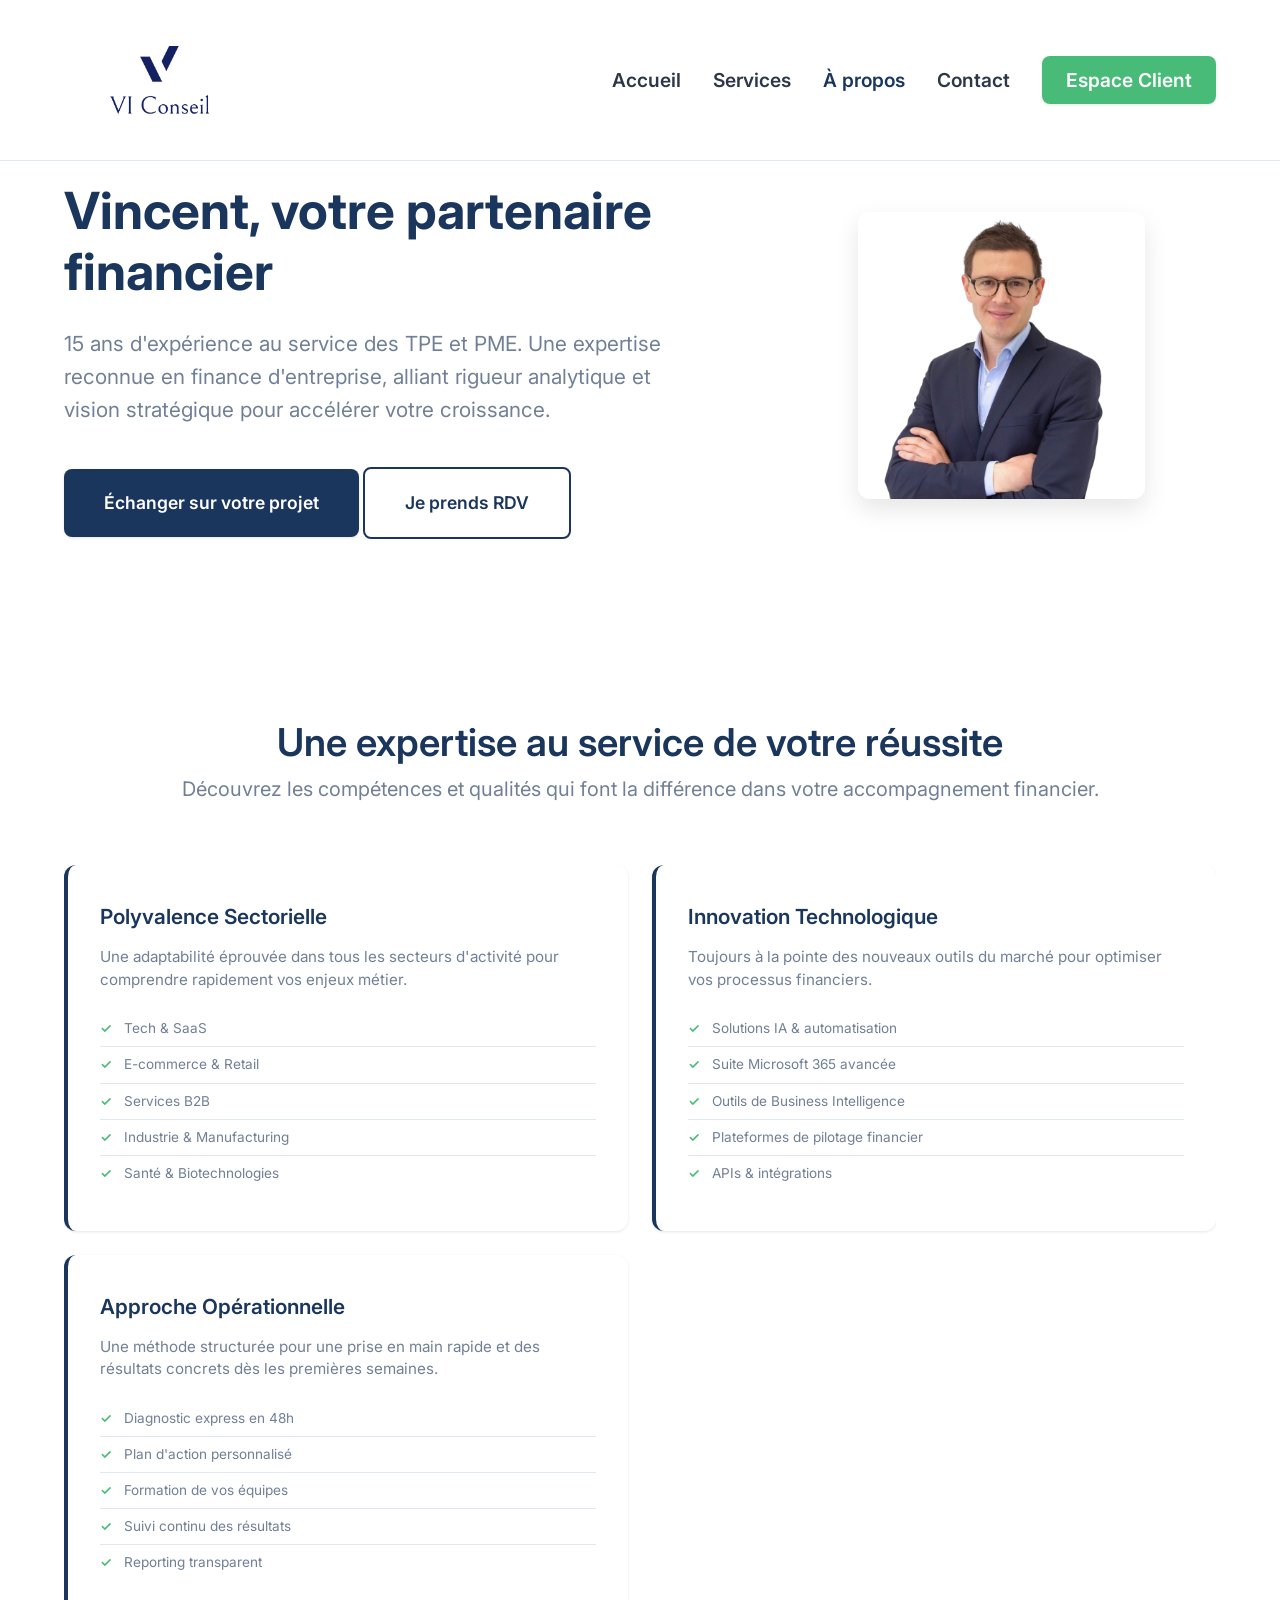
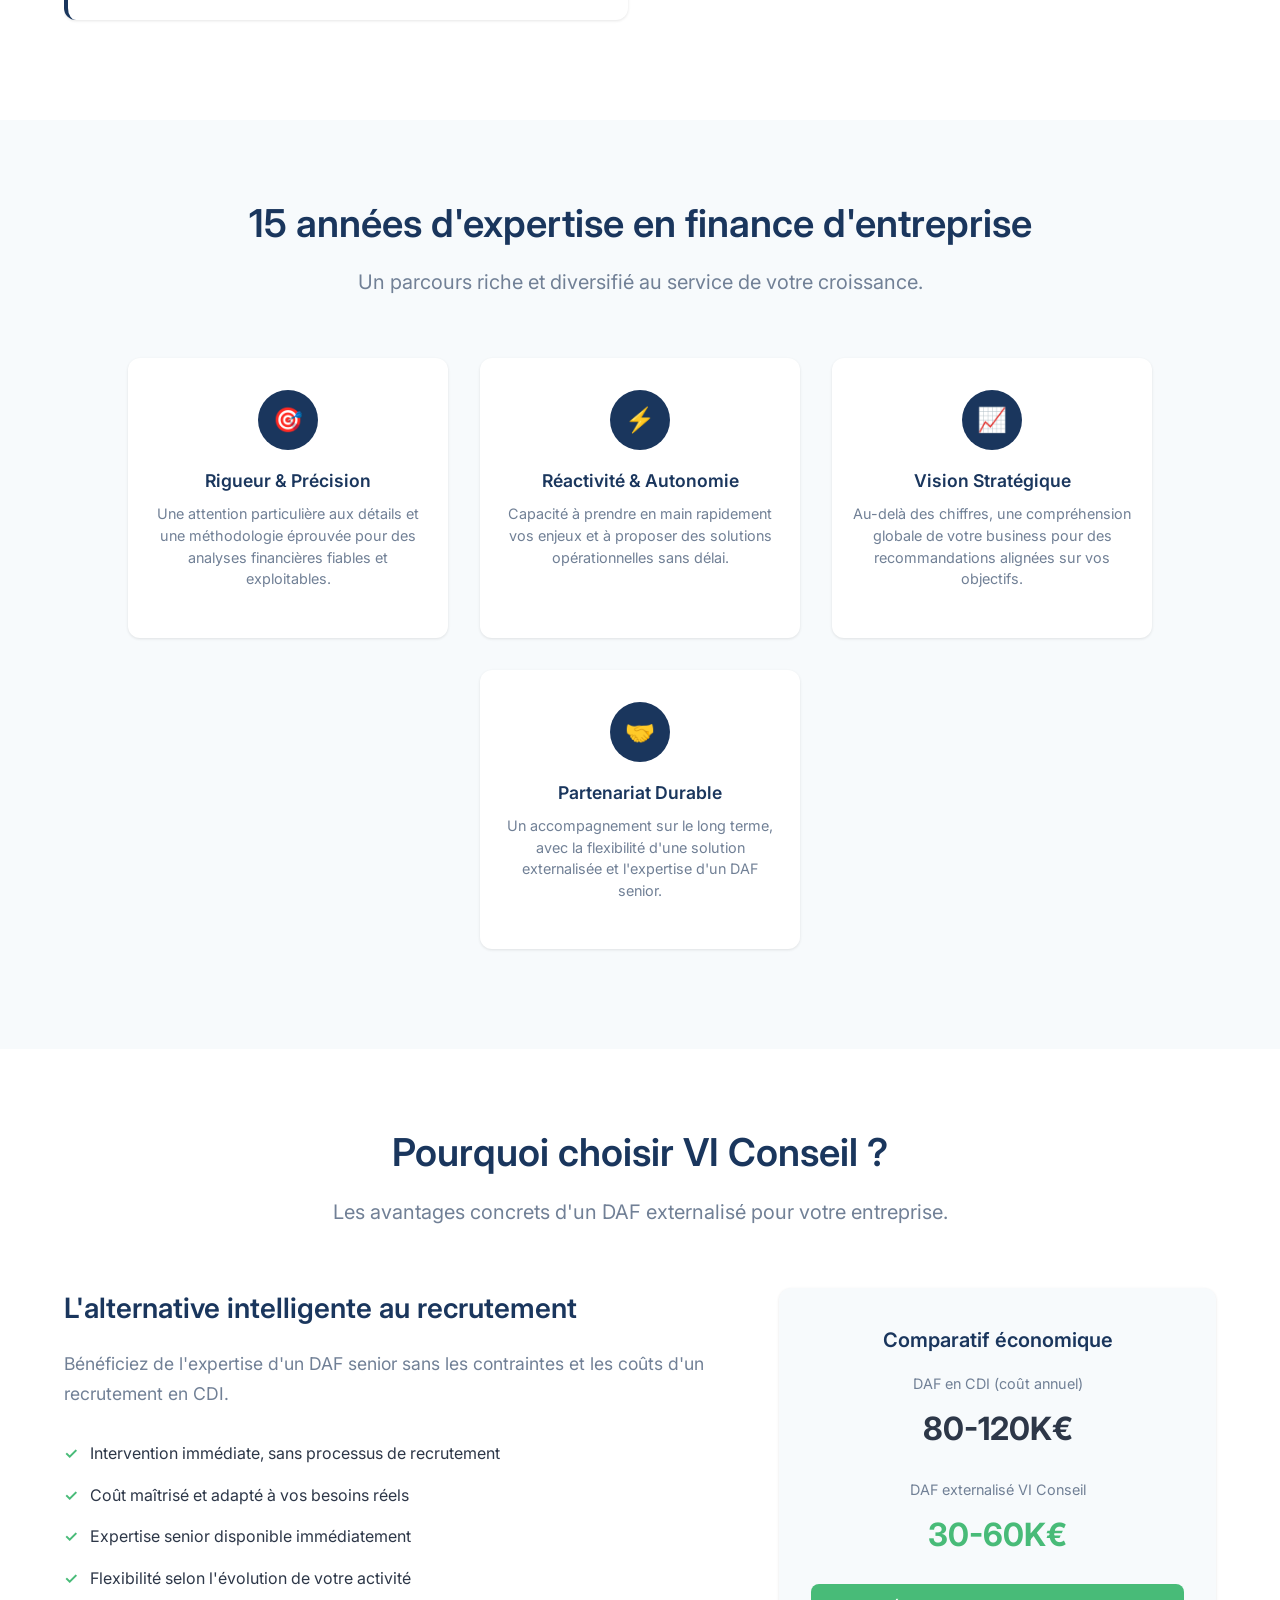
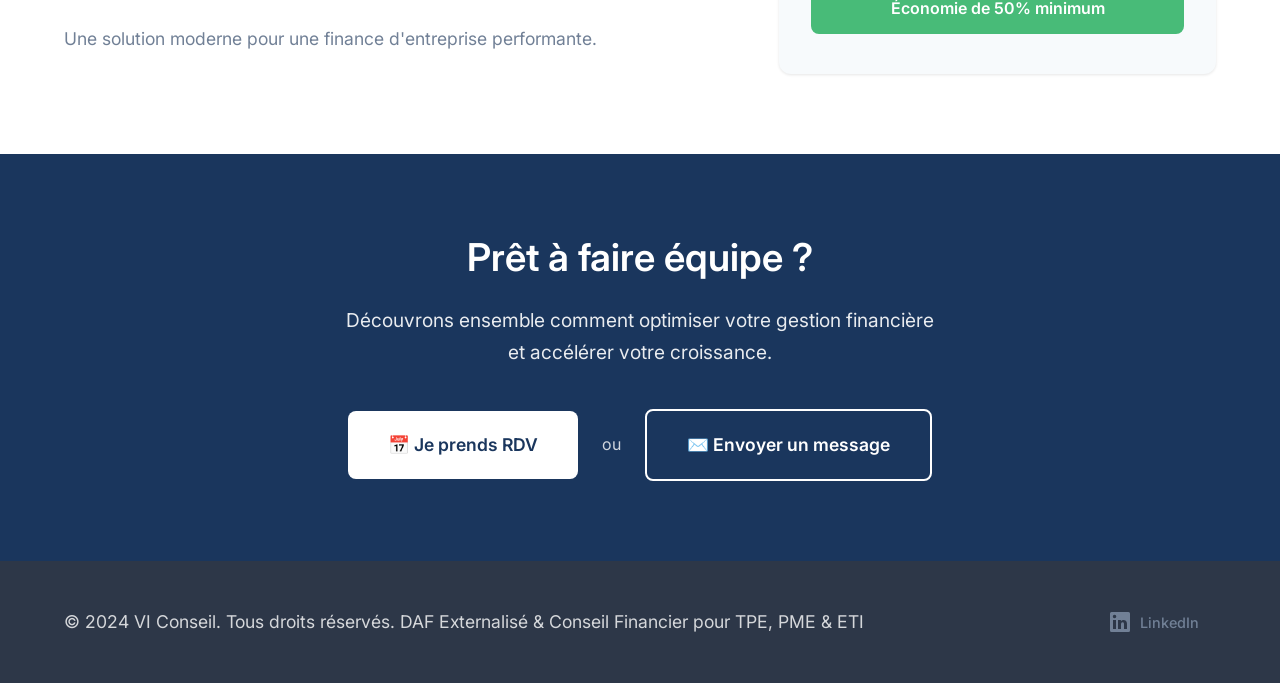
==== commit 035eb82a: "update" ====
--- a/apropos.html
+++ b/apropos.html
@@ -98,7 +98,7 @@
     <header>
         <nav class="container">
             <a href="index.html" class="logo">
-                <img src="LOGO/PNG Logo Files/Transparent Logo.png" alt="VI Conseil" style="height: 120px; width: auto;">
+                <img src="LOGO/PNG Logo Files/Transparent Logo.png" alt="VI Conseil" style="height: 160px; width: auto;">
             </a>
             <ul class="nav-links">
                 <li><a href="index.html">Accueil</a></li>
@@ -112,7 +112,7 @@
     </header>
 
     <!-- Hero Section -->
-    <section class="hero" style="padding: 140px 0 80px;">
+    <section class="hero">
         <div class="container">
             <div class="hero-content">
                 <div class="hero-text">
--- a/aneto-style.css
+++ b/aneto-style.css
@@ -57,6 +57,10 @@
     padding: 80px 0;
 }
 
+.main-content {
+    padding-top: 160px;
+}
+
 .section-sm {
     padding: 60px 0;
 }
@@ -161,15 +165,15 @@
 .nav-links {
     display: flex;
     list-style: none;
-    gap: 40px;
+    gap: 32px;
     align-items: center;
 }
 
 .nav-links a {
     color: var(--text-primary);
     text-decoration: none;
-    font-weight: 500;
-    font-size: 0.95rem;
+    font-weight: 600;
+    font-size: 1.2rem;
     transition: var(--transition);
     position: relative;
 }
@@ -202,7 +206,7 @@
 
 /* ========== HERO SECTION ========== */
 .hero {
-    padding: 140px 0 100px;
+    padding: 180px 0 100px;
     background: var(--background);
 }
 
@@ -598,7 +602,11 @@
     }
     
     .hero {
-        padding: 120px 0 80px;
+        padding: 160px 0 80px;
+    }
+    
+    .main-content {
+        padding-top: 140px;
     }
     
     .hero-content {
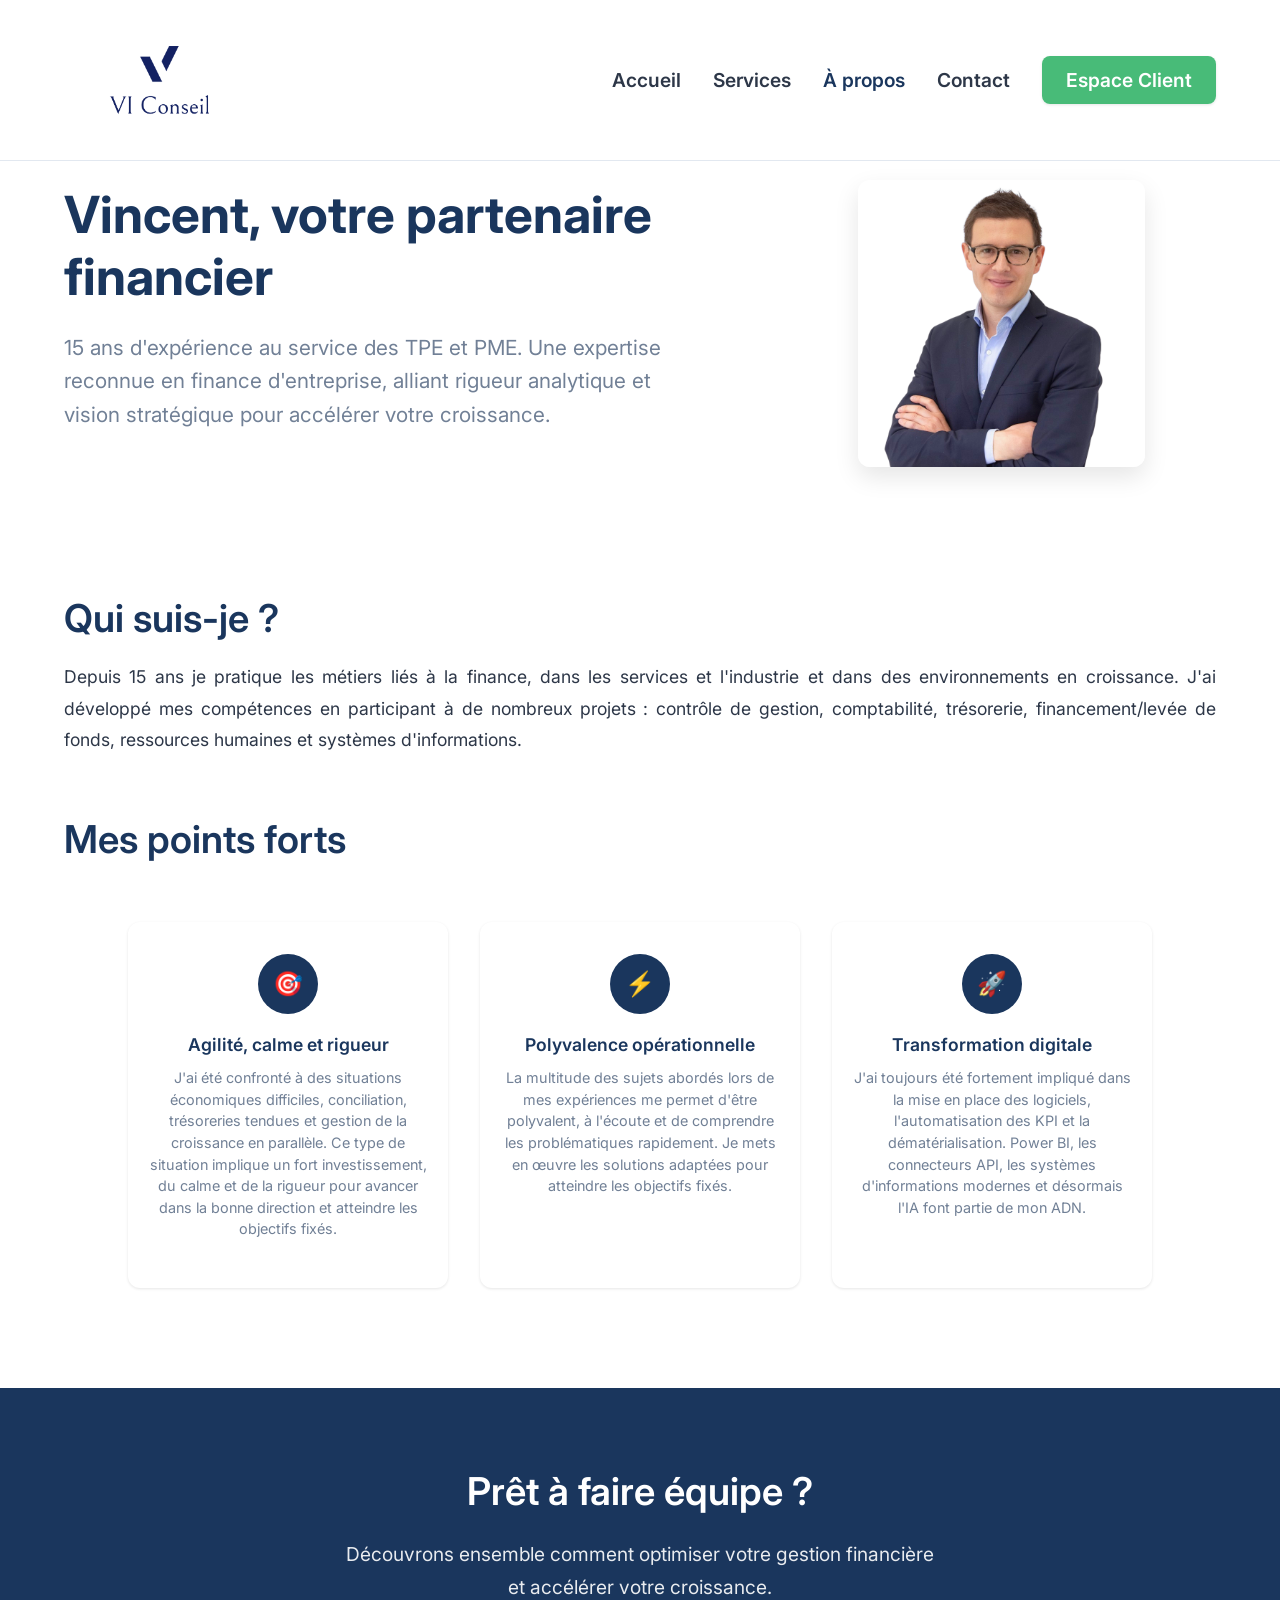
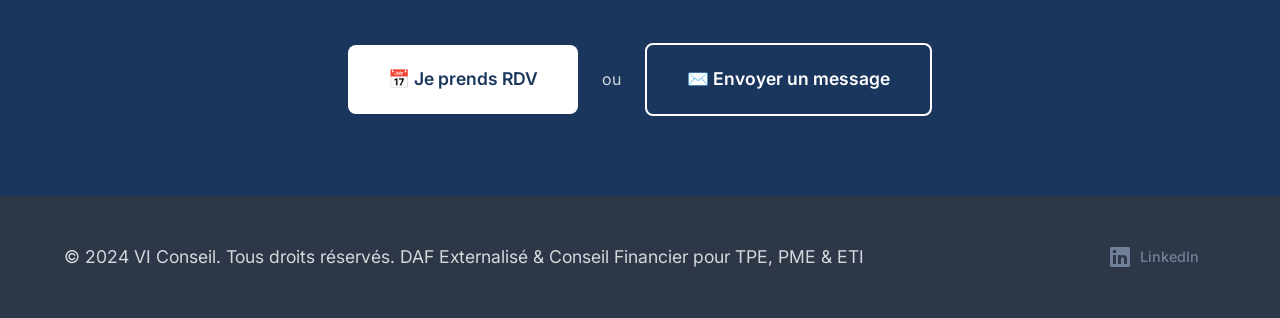
==== commit 1658d709: "update" ====
--- a/apropos.html
+++ b/apropos.html
@@ -118,14 +118,6 @@
                 <div class="hero-text">
                     <h1>Vincent, votre partenaire financier</h1>
                     <p class="lead">15 ans d'expérience au service des TPE et PME. Une expertise reconnue en finance d'entreprise, alliant rigueur analytique et vision stratégique pour accélérer votre croissance.</p>
-                    <div class="hero-buttons">
-                        <a href="contact.html" class="btn btn-primary btn-large">
-                            Échanger sur votre projet
-                        </a>
-                        <a href="https://calendly.com/viconseil" target="_blank" class="btn btn-outline btn-large">
-                            Je prends RDV
-                        </a>
-                    </div>
                 </div>
                 <div class="hero-image">
                     <img src="vincent-photo.jpg" alt="Vincent - DAF externalisé VI Conseil" />
@@ -135,142 +127,52 @@
     </section>
 
     <!-- Expertise Section -->
-    <section class="section">
-        <div class="container">
-            <div class="text-center" style="margin-bottom: 60px;">
-                <h2>Une expertise au service de votre réussite</h2>
-                <p class="text-large">Découvrez les compétences et qualités qui font la différence dans votre accompagnement financier.</p>
-            </div>
-
-            <div class="services-grid">
-                <div class="service-card">
-                    <h3>Polyvalence Sectorielle</h3>
-                    <p>Une adaptabilité éprouvée dans tous les secteurs d'activité pour comprendre rapidement vos enjeux métier.</p>
-                    <ul class="service-list">
-                        <li>Tech & SaaS</li>
-                        <li>E-commerce & Retail</li>
-                        <li>Services B2B</li>
-                        <li>Industrie & Manufacturing</li>
-                        <li>Santé & Biotechnologies</li>
-                    </ul>
-                </div>
-
-                <div class="service-card">
-                    <h3>Innovation Technologique</h3>
-                    <p>Toujours à la pointe des nouveaux outils du marché pour optimiser vos processus financiers.</p>
-                    <ul class="service-list">
-                        <li>Solutions IA & automatisation</li>
-                        <li>Suite Microsoft 365 avancée</li>
-                        <li>Outils de Business Intelligence</li>
-                        <li>Plateformes de pilotage financier</li>
-                        <li>APIs & intégrations</li>
-                    </ul>
-                </div>
-
-                <div class="service-card">
-                    <h3>Approche Opérationnelle</h3>
-                    <p>Une méthode structurée pour une prise en main rapide et des résultats concrets dès les premières semaines.</p>
-                    <ul class="service-list">
-                        <li>Diagnostic express en 48h</li>
-                        <li>Plan d'action personnalisé</li>
-                        <li>Formation de vos équipes</li>
-                        <li>Suivi continu des résultats</li>
-                        <li>Reporting transparent</li>
-                    </ul>
-                </div>
-            </div>
-        </div>
-    </section>
-
-    <!-- Experience Section -->
-    <section class="section values-section">
-        <div class="container">
-            <div class="text-center">
-                <h2>15 années d'expertise en finance d'entreprise</h2>
-                <p class="text-large">Un parcours riche et diversifié au service de votre croissance.</p>
+    <section class="section" style="padding-top: 20px;">
+        <div class="container">
+            <div style="margin-bottom: 60px;">
+                <h2>Qui suis-je ?</h2>
+                <p style="font-size: 1.1rem; line-height: 1.8; text-align: justify; color: var(--text-primary); margin-top: 20px;">
+                    Depuis 15 ans je pratique les métiers liés à la finance, dans les services et l'industrie et dans des environnements en croissance.
+                    J'ai développé mes compétences en participant à de nombreux projets : contrôle de gestion, comptabilité, trésorerie, financement/levée de fonds, ressources humaines et systèmes d'informations.
+                </p>
+            </div>
+
+            <div style="margin-bottom: 40px;">
+                <h2>Mes points forts</h2>
             </div>
 
             <div class="values-grid">
                 <div class="value-card">
                     <div class="value-icon">🎯</div>
-                    <h3>Rigueur & Précision</h3>
-                    <p>Une attention particulière aux détails et une méthodologie éprouvée pour des analyses financières fiables et exploitables.</p>
+                    <h3>Agilité, calme et rigueur</h3>
+                    <p>
+                        J'ai été confronté à des situations économiques difficiles, conciliation, trésoreries tendues et gestion de la croissance en parallèle. 
+                        Ce type de situation implique un fort investissement, du calme et de la rigueur pour avancer dans la bonne direction et atteindre les objectifs fixés.
+                    </p>
                 </div>
 
                 <div class="value-card">
                     <div class="value-icon">⚡</div>
-                    <h3>Réactivité & Autonomie</h3>
-                    <p>Capacité à prendre en main rapidement vos enjeux et à proposer des solutions opérationnelles sans délai.</p>
+                    <h3>Polyvalence opérationnelle</h3>
+                    <p>
+                        La multitude des sujets abordés lors de mes expériences me permet d'être polyvalent, à l'écoute et de comprendre les problématiques rapidement.
+                        Je mets en œuvre les solutions adaptées pour atteindre les objectifs fixés.
+                    </p>
                 </div>
 
                 <div class="value-card">
-                    <div class="value-icon">📈</div>
-                    <h3>Vision Stratégique</h3>
-                    <p>Au-delà des chiffres, une compréhension globale de votre business pour des recommandations alignées sur vos objectifs.</p>
-                </div>
-
-                <div class="value-card">
-                    <div class="value-icon">🤝</div>
-                    <h3>Partenariat Durable</h3>
-                    <p>Un accompagnement sur le long terme, avec la flexibilité d'une solution externalisée et l'expertise d'un DAF senior.</p>
+                    <div class="value-icon">🚀</div>
+                    <h3>Transformation digitale</h3>
+                    <p>
+                        J'ai toujours été fortement impliqué dans la mise en place des logiciels, l'automatisation des KPI et la dématérialisation.
+                        Power BI, les connecteurs API, les systèmes d'informations modernes et désormais l'IA font partie de mon ADN.
+                    </p>
                 </div>
             </div>
         </div>
     </section>
 
-    <!-- Why Choose Section -->
-    <section class="section">
-        <div class="container">
-            <div class="text-center" style="margin-bottom: 60px;">
-                <h2>Pourquoi choisir VI Conseil ?</h2>
-                <p class="text-large">Les avantages concrets d'un DAF externalisé pour votre entreprise.</p>
-            </div>
-
-            <div class="hero-content" style="gap: 60px;">
-                <div>
-                    <h3 style="color: var(--primary-color); margin-bottom: 24px;">L'alternative intelligente au recrutement</h3>
-                    <p style="margin-bottom: 20px;">Bénéficiez de l'expertise d'un DAF senior sans les contraintes et les coûts d'un recrutement en CDI.</p>
-                    
-                    <div style="margin: 32px 0;">
-                        <div style="display: flex; align-items: center; margin-bottom: 16px;">
-                            <span style="color: var(--accent-color); font-weight: 600; margin-right: 12px;">✓</span>
-                            <span>Intervention immédiate, sans processus de recrutement</span>
-                        </div>
-                        <div style="display: flex; align-items: center; margin-bottom: 16px;">
-                            <span style="color: var(--accent-color); font-weight: 600; margin-right: 12px;">✓</span>
-                            <span>Coût maîtrisé et adapté à vos besoins réels</span>
-                        </div>
-                        <div style="display: flex; align-items: center; margin-bottom: 16px;">
-                            <span style="color: var(--accent-color); font-weight: 600; margin-right: 12px;">✓</span>
-                            <span>Expertise senior disponible immédiatement</span>
-                        </div>
-                        <div style="display: flex; align-items: center; margin-bottom: 16px;">
-                            <span style="color: var(--accent-color); font-weight: 600; margin-right: 12px;">✓</span>
-                            <span>Flexibilité selon l'évolution de votre activité</span>
-                        </div>
-                    </div>
-
-                    <p style="color: var(--text-secondary);">Une solution moderne pour une finance d'entreprise performante.</p>
-                </div>
-                <div style="text-align: center;">
-                    <div style="background: var(--background-light); padding: 40px 32px; border-radius: 12px; box-shadow: var(--shadow-sm);">
-                        <h4 style="color: var(--primary-color); margin-bottom: 20px;">Comparatif économique</h4>
-                        <div style="margin-bottom: 24px;">
-                            <div style="font-size: 0.9rem; color: var(--text-secondary); margin-bottom: 8px;">DAF en CDI (coût annuel)</div>
-                            <div style="font-size: 2rem; font-weight: 700; color: var(--text-primary);">80-120K€</div>
-                        </div>
-                        <div style="margin-bottom: 24px;">
-                            <div style="font-size: 0.9rem; color: var(--text-secondary); margin-bottom: 8px;">DAF externalisé VI Conseil</div>
-                            <div style="font-size: 2rem; font-weight: 700; color: var(--accent-color);">30-60K€</div>
-                        </div>
-                        <div style="background: var(--accent-color); color: white; padding: 12px; border-radius: 8px; font-weight: 600;">
-                            Économie de 50% minimum
-                        </div>
-                    </div>
-                </div>
-            </div>
-        </div>
-    </section>
+
 
     <!-- CTA Section -->
     <section class="section cta-section">
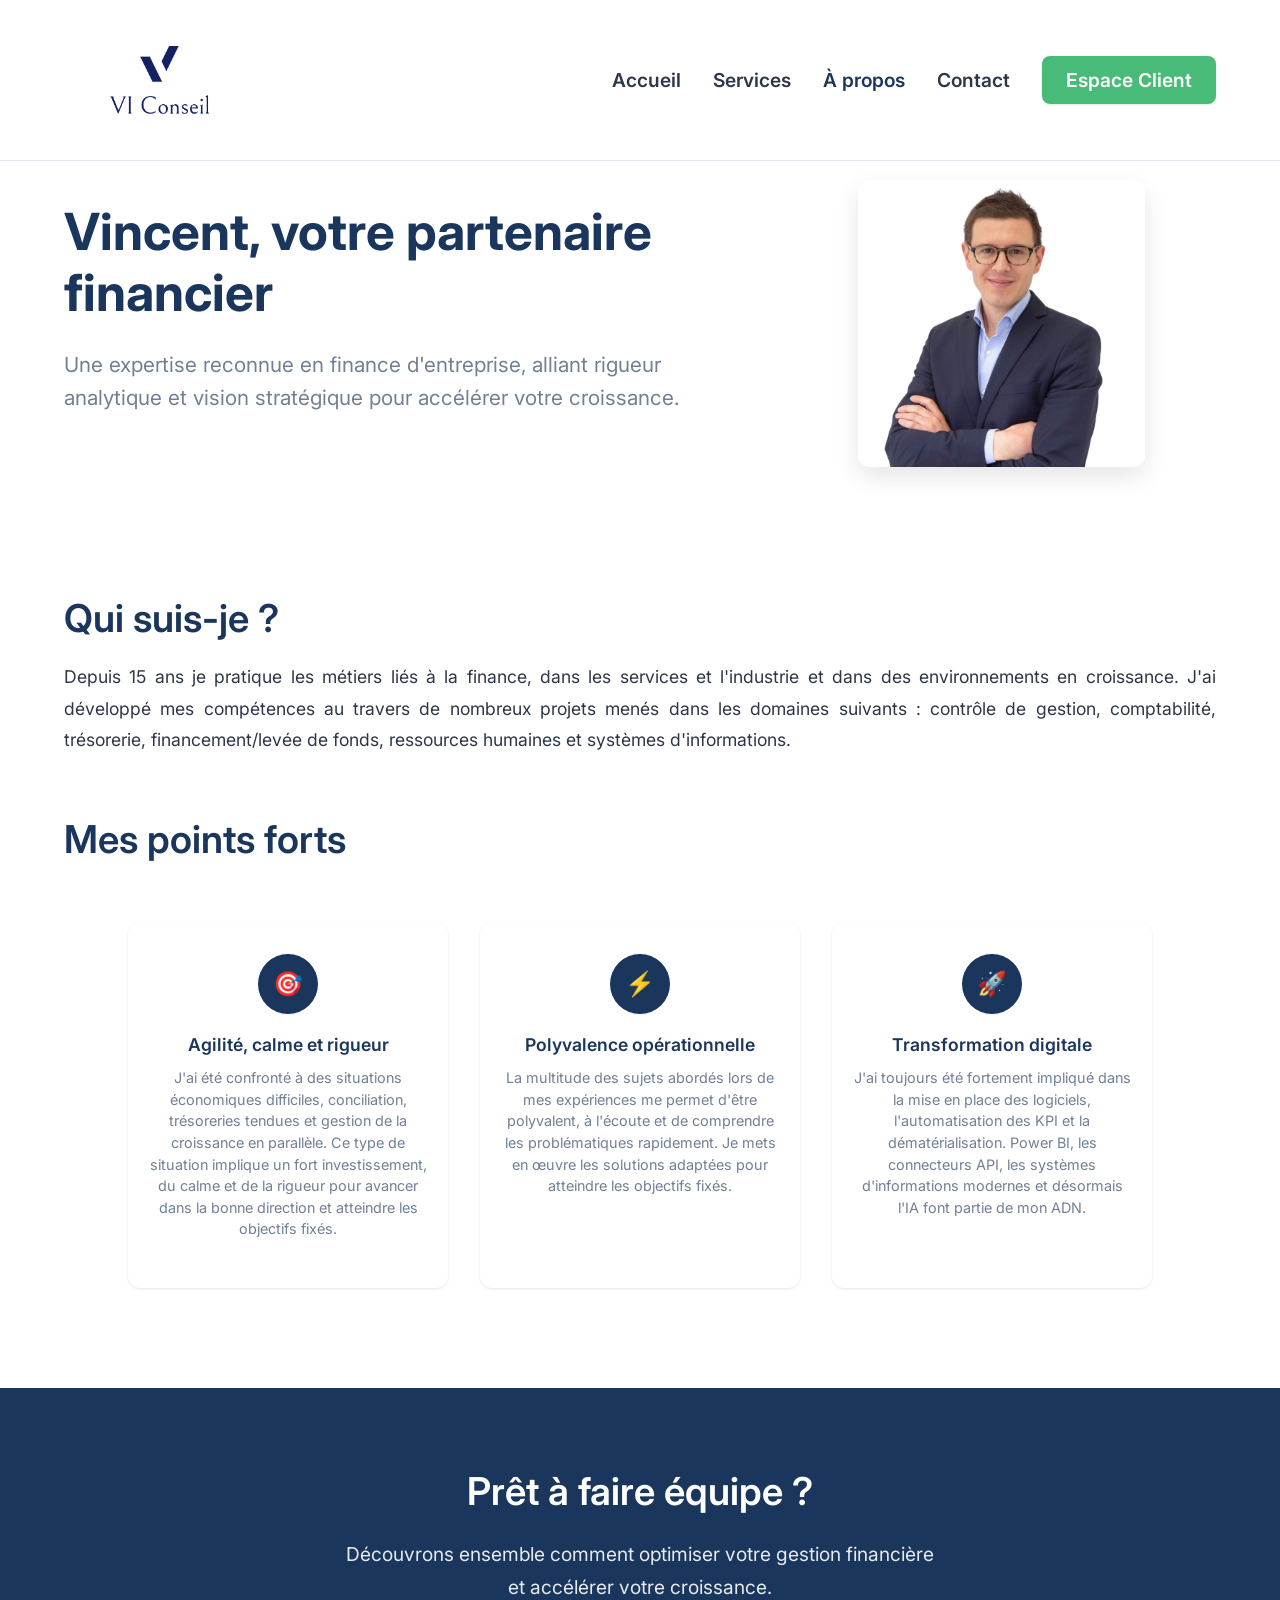
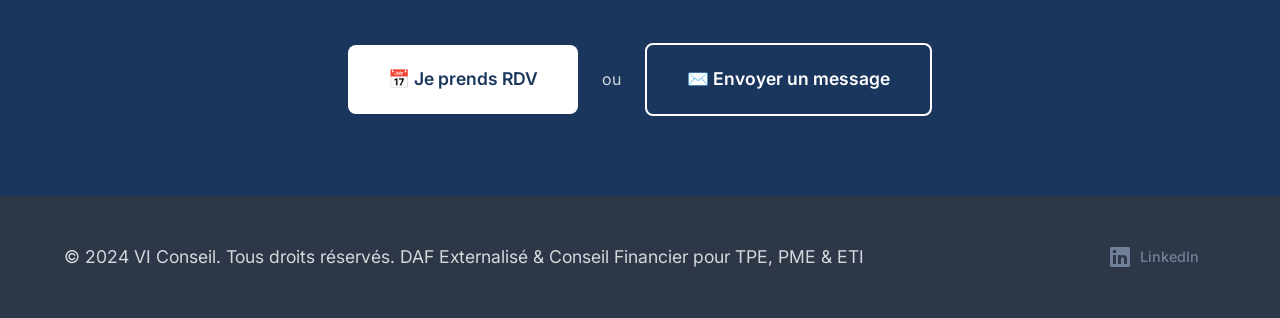
==== commit 3729940a: "update" ====
--- a/apropos.html
+++ b/apropos.html
@@ -117,7 +117,7 @@
             <div class="hero-content">
                 <div class="hero-text">
                     <h1>Vincent, votre partenaire financier</h1>
-                    <p class="lead">15 ans d'expérience au service des TPE et PME. Une expertise reconnue en finance d'entreprise, alliant rigueur analytique et vision stratégique pour accélérer votre croissance.</p>
+                    <p class="lead">Une expertise reconnue en finance d'entreprise, alliant rigueur analytique et vision stratégique pour accélérer votre croissance.</p>
                 </div>
                 <div class="hero-image">
                     <img src="vincent-photo.jpg" alt="Vincent - DAF externalisé VI Conseil" />
@@ -133,7 +133,7 @@
                 <h2>Qui suis-je ?</h2>
                 <p style="font-size: 1.1rem; line-height: 1.8; text-align: justify; color: var(--text-primary); margin-top: 20px;">
                     Depuis 15 ans je pratique les métiers liés à la finance, dans les services et l'industrie et dans des environnements en croissance.
-                    J'ai développé mes compétences en participant à de nombreux projets : contrôle de gestion, comptabilité, trésorerie, financement/levée de fonds, ressources humaines et systèmes d'informations.
+                    J'ai développé mes compétences au travers de nombreux projets menés dans les domaines suivants : contrôle de gestion, comptabilité, trésorerie, financement/levée de fonds, ressources humaines et systèmes d'informations.
                 </p>
             </div>
 
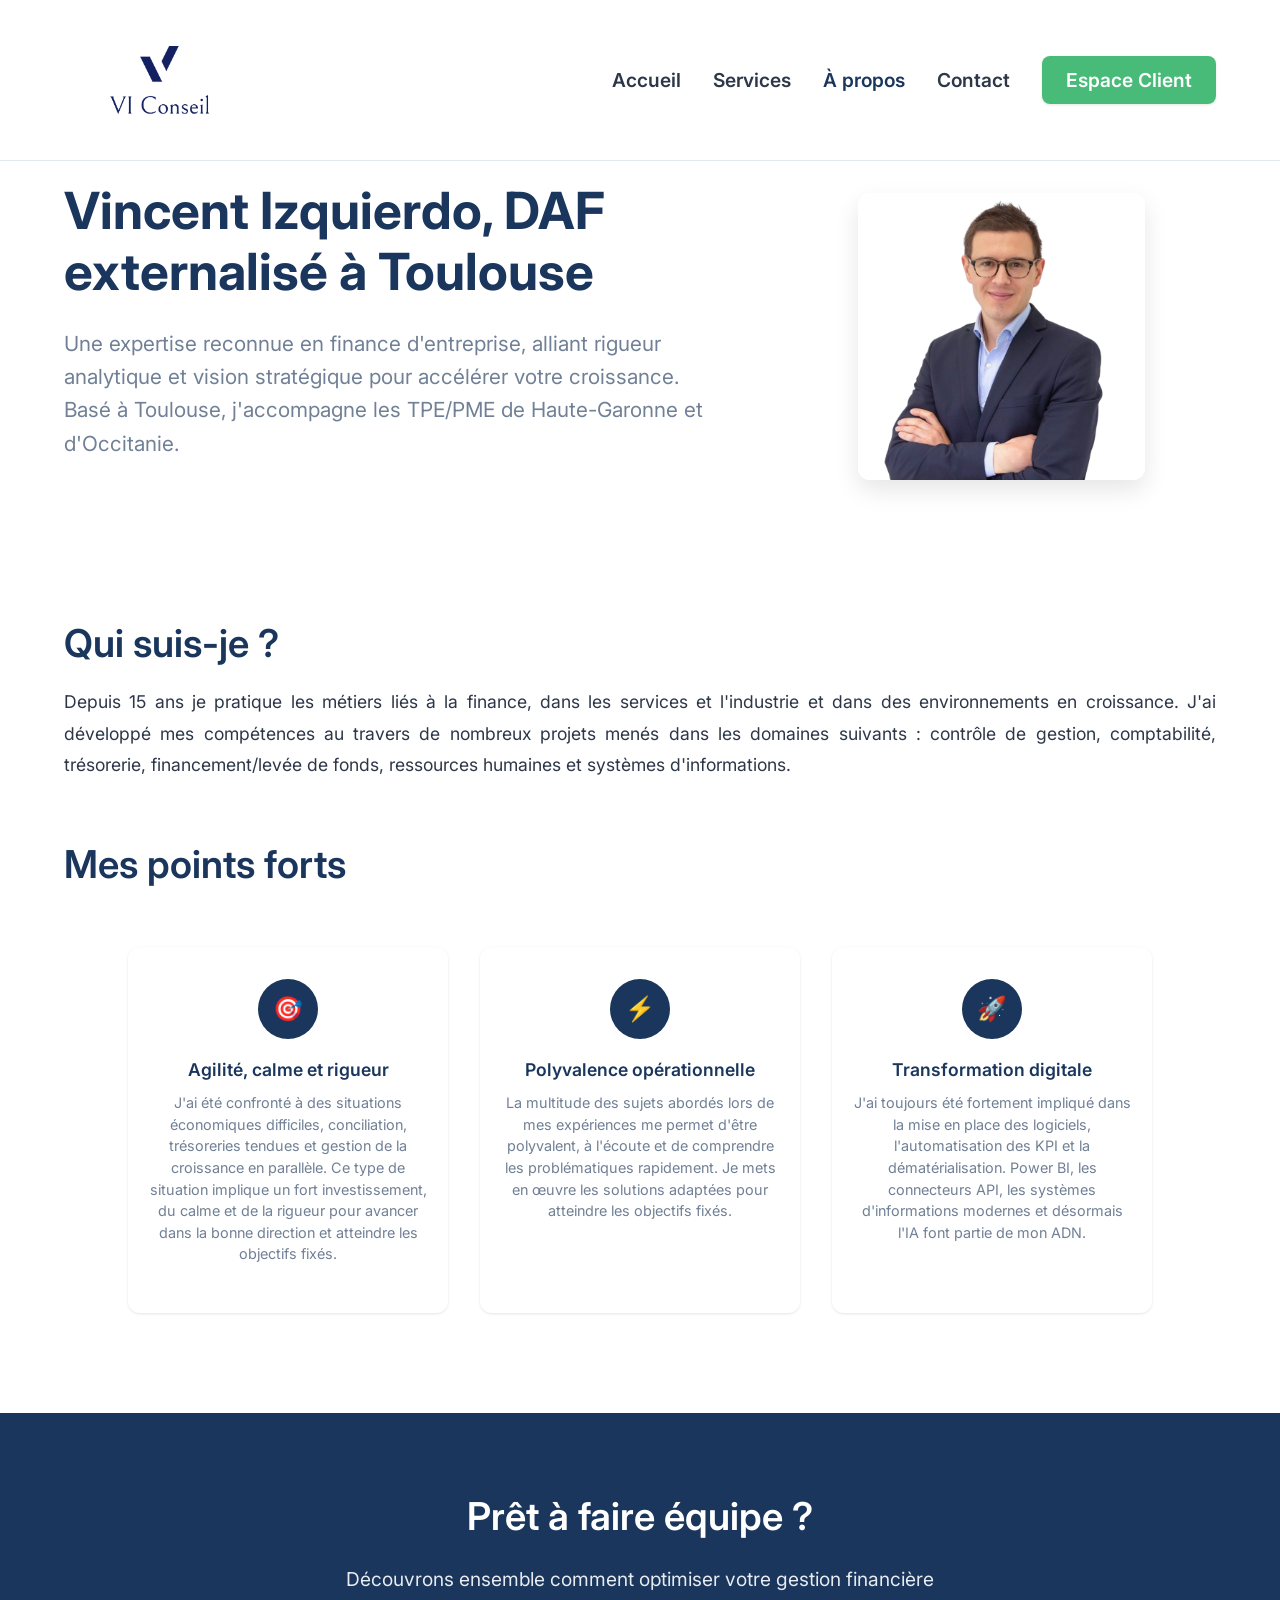
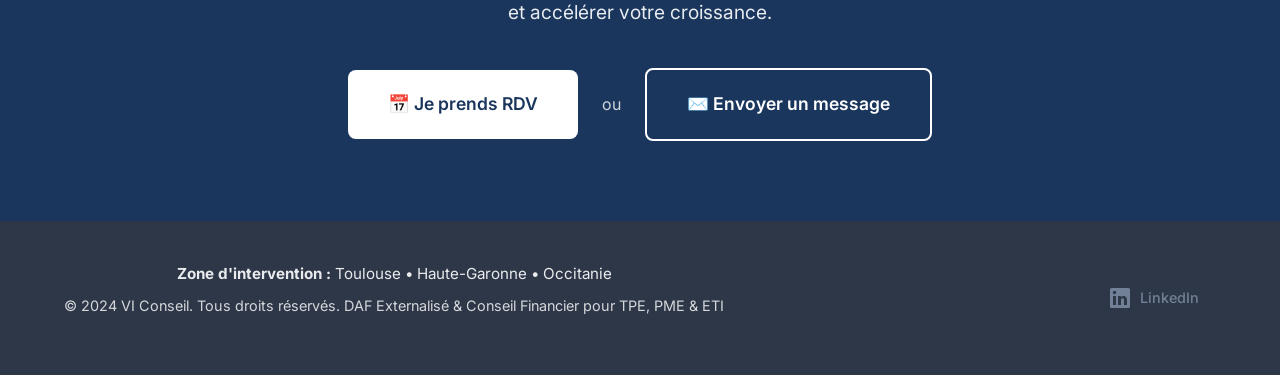
==== commit 1e39619b: "Mise ├á jour du site VI Conseil" ====
--- a/apropos.html
+++ b/apropos.html
@@ -3,8 +3,8 @@
 <head>
     <meta charset="UTF-8">
     <meta name="viewport" content="width=device-width, initial-scale=1.0">
-    <title>VI Conseil - À propos de Vincent, DAF Externalisé</title>
-    <meta name="description" content="Découvrez le parcours de Vincent, DAF externalisé avec 15 ans d'expérience. Expertise en finance d'entreprise, levée de fonds et contrôle de gestion.">
+    <title>Vincent Izquierdo - DAF Externalisé à Toulouse | À propos - VI Conseil</title>
+    <meta name="description" content="Vincent Izquierdo, DAF externalisé à Toulouse avec 15 ans d'expérience. Expert en finance d'entreprise, levée de fonds et pilotage financier pour TPE/PME en Haute-Garonne et Occitanie.">
     <link rel="icon" type="image/png" href="favicon.png">
     <link rel="apple-touch-icon" href="favicon.png">
     <link rel="stylesheet" href="aneto-style.css">
@@ -35,10 +35,20 @@
         "hasOccupation": {
             "@type": "Occupation",
             "name": "DAF Externalisé",
-            "occupationLocation": {
-                "@type": "Country",
-                "name": "France"
-            },
+            "occupationLocation": [
+                {
+                    "@type": "City",
+                    "name": "Toulouse"
+                },
+                {
+                    "@type": "AdministrativeArea",
+                    "name": "Haute-Garonne"
+                },
+                {
+                    "@type": "AdministrativeArea",
+                    "name": "Occitanie"
+                }
+            ],
             "estimatedSalary": {
                 "@type": "MonetaryAmountDistribution",
                 "currency": "EUR",
@@ -82,10 +92,20 @@
             "5+ entreprises accompagnées",
             "€5M+ de financements levés"
         ],
-        "serviceArea": {
-            "@type": "Country", 
-            "name": "France"
-        }
+        "serviceArea": [
+            {
+                "@type": "City",
+                "name": "Toulouse"
+            },
+            {
+                "@type": "AdministrativeArea",
+                "name": "Haute-Garonne"
+            },
+            {
+                "@type": "AdministrativeArea",
+                "name": "Occitanie"
+            }
+        ]
     }
     </script>
 </head>
@@ -116,11 +136,11 @@
         <div class="container">
             <div class="hero-content">
                 <div class="hero-text">
-                    <h1>Vincent, votre partenaire financier</h1>
-                    <p class="lead">Une expertise reconnue en finance d'entreprise, alliant rigueur analytique et vision stratégique pour accélérer votre croissance.</p>
+                    <h1>Vincent Izquierdo, DAF externalisé à Toulouse</h1>
+                    <p class="lead">Une expertise reconnue en finance d'entreprise, alliant rigueur analytique et vision stratégique pour accélérer votre croissance. Basé à Toulouse, j'accompagne les TPE/PME de Haute-Garonne et d'Occitanie.</p>
                 </div>
                 <div class="hero-image">
-                    <img src="vincent-photo.jpg" alt="Vincent - DAF externalisé VI Conseil" />
+                    <img src="vincent-photo.jpg" alt="Vincent Izquierdo - DAF externalisé à Toulouse, expert financier Haute-Garonne" />
                 </div>
             </div>
         </div>
@@ -196,7 +216,12 @@
     <footer>
         <div class="container">
             <div class="footer-content">
-                <p>&copy; 2024 VI Conseil. Tous droits réservés. DAF Externalisé & Conseil Financier pour TPE, PME & ETI</p>
+                <div style="text-align: center; margin-bottom: 16px;">
+                    <p style="margin: 0 0 8px 0; font-size: 0.95rem; color: rgba(255,255,255,0.9);">
+                        <strong>Zone d'intervention :</strong> Toulouse • Haute-Garonne • Occitanie
+                    </p>
+                    <p style="margin: 0; font-size: 0.9rem;">&copy; 2024 VI Conseil. Tous droits réservés. DAF Externalisé & Conseil Financier pour TPE, PME & ETI</p>
+                </div>
                 <div class="social-links">
                     <a href="https://linkedin.com/in/vincent-izquierdo" target="_blank" class="linkedin-link" title="Vincent Izquierdo sur LinkedIn">
                         <svg width="24" height="24" viewBox="0 0 24 24" fill="currentColor">
--- a/aneto-style.css
+++ b/aneto-style.css
@@ -846,12 +846,35 @@
     /* Retour au style normal */
 }
 
-/* Testimonials Grid */
+/* Testimonials Grid - Horizontal Scroll */
 .testimonials-grid {
-    display: grid;
-    grid-template-columns: repeat(2, 1fr);
-    gap: 40px;
+    display: flex;
+    overflow-x: auto;
+    scroll-snap-type: x mandatory;
+    gap: 32px;
     margin-top: 60px;
+    padding-bottom: 20px;
+    -webkit-overflow-scrolling: touch;
+    scrollbar-width: thin;
+    scrollbar-color: var(--primary-color) #f1f1f1;
+}
+
+.testimonial-content {
+    background: white;
+    padding: 40px 32px;
+    border-radius: var(--border-radius-lg);
+    box-shadow: var(--shadow-sm);
+    transition: var(--transition);
+    min-width: 450px;
+    flex: 0 0 450px;
+    scroll-snap-align: start;
+    display: flex;
+    flex-direction: column;
+}
+
+.testimonial-content:hover {
+    transform: translateY(-4px);
+    box-shadow: var(--shadow-md);
 }
 
 .testimonial-logo {
@@ -869,10 +892,48 @@
     opacity: 0.7;
 }
 
+.testimonial-quote {
+    font-size: 1.05rem;
+    font-style: italic;
+    color: var(--text-primary);
+    line-height: 1.6;
+    margin-bottom: 24px;
+    font-weight: 400;
+    flex-grow: 1;
+}
+
+.testimonial-author {
+    color: var(--text-secondary);
+    font-weight: 600;
+    font-style: normal;
+    font-size: 0.95rem;
+}
+
 .testimonial-company {
-    font-size: 0.9rem;
+    font-size: 0.85rem;
     color: var(--text-light);
     font-style: normal;
+    font-weight: 400;
+}
+
+/* Styles pour la barre de défilement des témoignages */
+.testimonials-grid::-webkit-scrollbar {
+    height: 12px;
+}
+
+.testimonials-grid::-webkit-scrollbar-track {
+    background: #f1f1f1;
+    border-radius: 4px;
+}
+
+.testimonials-grid::-webkit-scrollbar-thumb {
+    background-color: var(--primary-color);
+    border-radius: 4px;
+    transition: background-color 0.3s ease;
+}
+
+.testimonials-grid::-webkit-scrollbar-thumb:hover {
+    background-color: #2563eb;
 }
 
 /* Responsive grids */
@@ -888,9 +949,14 @@
     }
     
     .testimonials-grid {
-        grid-template-columns: 1fr;
-        gap: 32px;
+        gap: 24px;
         margin-top: 40px;
+    }
+
+    .testimonial-content {
+        min-width: 320px;
+        flex: 0 0 320px;
+        padding: 32px 24px;
     }
     
     .slider-arrow {
